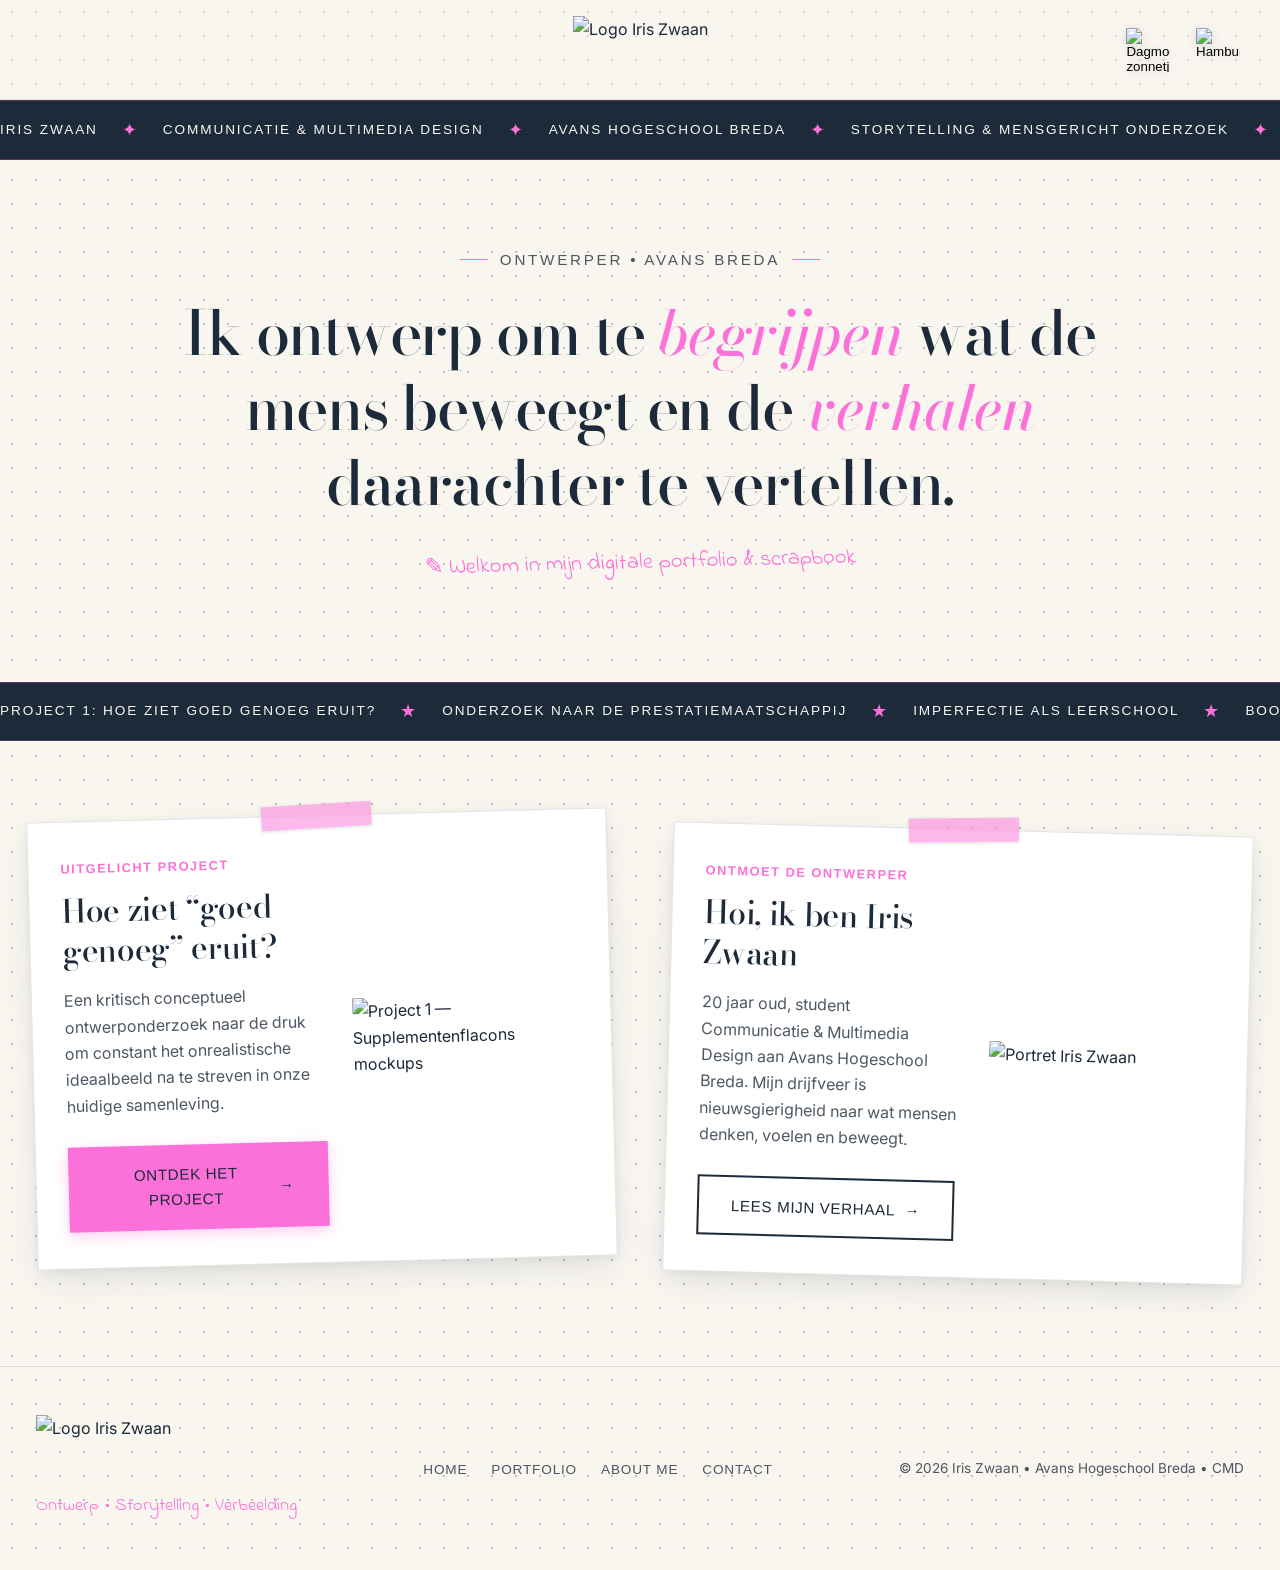
==== index.html @ 59f3d609 "Add files via upload" ====
<!DOCTYPE html>
<html lang="nl">
<head>
  <meta charset="UTF-8">
  <meta name="viewport" content="width=device-width, initial-scale=1.0">
  <title>Iris Zwaan — Portfolio | CMD Student &amp; Ontwerper</title>
  <meta name="description" content="Portfolio van Iris Zwaan, student Communicatie & Multimedia Design aan Avans Hogeschool Breda. Ik ontwerp om te begrijpen wat de mens beweegt en de verhalen daarachter te vertellen.">
  <link rel="stylesheet" href="css/style.css">
  <link rel="icon" type="image/png" href="images/logo.png">
</head>
<body>

  <div class="site-frame">
    <!-- Vaste Header met Logo, Darkmode & Menu -->
    <header class="site-header">
      <a href="index.html" class="site-logo" aria-label="Iris Zwaan Home">
        <img src="images/logo.png" alt="Logo Iris Zwaan" class="logo-img">
      </a>

      <div class="header-controls">
        <!-- Thema knop (Dagmodus / Nachtmodus) -->
        <button id="theme-toggle" class="icon-btn" aria-label="Dagmodus actief — klik voor nachtmodus" data-tooltip="Nachtmodus">
          <img src="images/icons/dagmodus.png" alt="Dagmodus zonnetje">
        </button>

        <!-- Hamburgermenu knop -->
        <button id="menu-toggle" class="icon-btn" aria-label="Open menu" data-tooltip="Menu" aria-expanded="false">
          <img src="images/icons/menu.png" alt="Hamburgermenu">
        </button>
      </div>
    </header>

    <!-- Marquee Banner bovenaan -->
    <div class="marquee-wrapper" aria-hidden="true">
      <div class="marquee-content">
        <span class="marquee-text">
          <span>Iris Zwaan</span>
          <span class="marquee-star">✦</span>
          <span>Communicatie &amp; Multimedia Design</span>
          <span class="marquee-star">✦</span>
          <span>Avans Hogeschool Breda</span>
          <span class="marquee-star">✦</span>
          <span>Storytelling &amp; Mensgericht Onderzoek</span>
          <span class="marquee-star">✦</span>
          <span>Ik ontwerp om te begrijpen wat de mens beweegt</span>
          <span class="marquee-star">✦</span>
        </span>
        <span class="marquee-text">
          <span>Iris Zwaan</span>
          <span class="marquee-star">✦</span>
          <span>Communicatie &amp; Multimedia Design</span>
          <span class="marquee-star">✦</span>
          <span>Avans Hogeschool Breda</span>
          <span class="marquee-star">✦</span>
          <span>Storytelling &amp; Mensgericht Onderzoek</span>
          <span class="marquee-star">✦</span>
          <span>Ik ontwerp om te begrijpen wat de mens beweegt</span>
          <span class="marquee-star">✦</span>
        </span>
      </div>
    </div>

    <!-- Centraal Hero Gedeelte -->
    <main class="home-hero">
      <div class="hero-pretitle">Ontwerper &bull; Avans Breda</div>

      <!-- De centrale zin om mensen aan te trekken -->
      <h1 class="hero-central-statement">
        Ik ontwerp om te <span class="highlight-word">begrijpen</span> wat de mens beweegt en de <span class="highlight-word">verhalen</span> daarachter te vertellen.
      </h1>

      <div class="hero-annotation">
        <span>✎ Welkom in mijn digitale portfolio &amp; scrapbook</span>
      </div>
    </main>

    <!-- Ticker Divider -->
    <div class="marquee-wrapper" aria-hidden="true">
      <div class="marquee-content">
        <span class="marquee-text">
          <span>Project 1: Hoe ziet goed genoeg eruit?</span>
          <span class="marquee-star">★</span>
          <span>Onderzoek naar de prestatiemaatschappij</span>
          <span class="marquee-star">★</span>
          <span>Imperfectie als leerschool</span>
          <span class="marquee-star">★</span>
          <span>Books are the mirrors of the soul</span>
          <span class="marquee-star">★</span>
        </span>
        <span class="marquee-text">
          <span>Project 1: Hoe ziet goed genoeg eruit?</span>
          <span class="marquee-star">★</span>
          <span>Onderzoek naar de prestatiemaatschappij</span>
          <span class="marquee-star">★</span>
          <span>Imperfectie als leerschool</span>
          <span class="marquee-star">★</span>
          <span>Books are the mirrors of the soul</span>
          <span class="marquee-star">★</span>
        </span>
      </div>
    </div>

    <!-- Teaser Sectie naar Portfolio en About -->
    <section class="home-teaser-section">
      <div class="teaser-grid">
        
        <!-- Teaser 1: Project 1 als hangende polaroid kaart -->
        <article class="teaser-card hanging-polaroid-card">
          <div class="washi-tape tape-top" aria-hidden="true"></div>

          <div class="teaser-inner-layout">
            <!-- Linkerkolom: Tekst & Knop -->
            <div class="teaser-text-col">
              <div class="teaser-tag">Uitgelicht Project</div>
              <h2 class="teaser-title">Hoe ziet “goed genoeg” eruit?</h2>
              <p class="teaser-desc">
                Een kritisch conceptueel ontwerponderzoek naar de druk om constant het onrealistische ideaalbeeld na te streven in onze huidige samenleving.
              </p>
              <a href="portfolio.html" class="btn btn-primary">
                <span>Ontdek het project</span>
                <span aria-hidden="true">&rarr;</span>
              </a>
            </div>

            <!-- Rechterkolom: Ongeknipte Foto -->
            <div class="teaser-photo-col">
              <div class="teaser-photo-box">
                <img src="images/myphoto01.png" alt="Project 1 — Supplementenflacons mockups" class="teaser-img zoomable-img" data-caption="Project 1: Hoe ziet goed genoeg eruit? — Flacon Mockups (klik om te sluiten)">
              </div>
            </div>
          </div>
        </article>

        <!-- Teaser 2: About Iris als hangende polaroid kaart -->
        <article class="teaser-card hanging-polaroid-card">
          <div class="washi-tape tape-top" aria-hidden="true"></div>

          <div class="teaser-inner-layout">
            <!-- Linkerkolom: Tekst & Knop -->
            <div class="teaser-text-col">
              <div class="teaser-tag">Ontmoet de Ontwerper</div>
              <h2 class="teaser-title">Hoi, ik ben Iris Zwaan</h2>
              <p class="teaser-desc">
                20 jaar oud, student Communicatie &amp; Multimedia Design aan Avans Hogeschool Breda. Mijn drijfveer is nieuwsgierigheid naar wat mensen denken, voelen en beweegt.
              </p>
              <a href="about.html" class="btn btn-secondary">
                <span>Lees mijn verhaal</span>
                <span aria-hidden="true">&rarr;</span>
              </a>
            </div>

            <!-- Rechterkolom: Ongeknipte Foto -->
            <div class="teaser-photo-col">
              <div class="teaser-photo-box">
                <img src="images/me.png" alt="Portret Iris Zwaan" class="teaser-img zoomable-img" data-caption="Portret van Iris Zwaan — CMD Student Avans Breda (klik om te sluiten)">
              </div>
            </div>
          </div>
        </article>

      </div>
    </section>

    <!-- Lightbox Modal voor alle pagina-afbeeldingen met kruisje rechtsboven -->
    <div id="lightbox-modal" class="lightbox-modal" role="dialog" aria-modal="true" aria-hidden="true" aria-label="Afbeelding vergroten">
      <div class="lightbox-backdrop"></div>
      <div class="lightbox-dialog">
        <button id="lightbox-close" class="lightbox-close-btn" aria-label="Sluit vergroting (Esc)">&times;</button>
        <div class="lightbox-media-wrap">
          <img id="lightbox-img" src="" alt="" class="lightbox-full-img">
        </div>
        <div id="lightbox-caption" class="lightbox-caption"></div>
      </div>
    </div>

    <!-- Footer -->
    <footer class="site-footer">
      <div class="footer-container">
        <div class="footer-brand">
          <img src="images/logo.png" alt="Logo Iris Zwaan" class="footer-logo">
          <span class="footer-tagline">Ontwerp &bull; Storytelling &bull; Verbeelding</span>
        </div>

        <ul class="footer-nav">
          <li><a href="index.html">Home</a></li>
          <li><a href="portfolio.html">Portfolio</a></li>
          <li><a href="about.html">About Me</a></li>
          <li><a href="contact.html">Contact</a></li>
        </ul>

        <div class="footer-copy">
          &copy; 2026 Iris Zwaan &bull; Avans Hogeschool Breda &bull; CMD
        </div>
      </div>
    </footer>
  </div>

  <!-- Hamburger Overlay Navigatie -->
  <div id="nav-overlay" class="nav-overlay" role="dialog" aria-modal="true" aria-label="Navigatiemenu">
    <div class="nav-overlay-header">
      <div class="site-logo">
        <img src="images/logo.png" alt="Logo Iris Zwaan" class="logo-img">
      </div>
      <button id="menu-close" class="close-btn" aria-label="Sluit menu">&times;</button>
    </div>

    <div class="nav-overlay-content">
      <ul class="overlay-menu-list">
        <li class="overlay-menu-item">
          <a href="index.html" class="overlay-menu-link">
            <span class="link-num">01</span>
            <span>Home</span>
          </a>
        </li>
        <li class="overlay-menu-item">
          <a href="portfolio.html" class="overlay-menu-link">
            <span class="link-num">02</span>
            <span>Portfolio</span>
          </a>
        </li>
        <li class="overlay-menu-item">
          <a href="about.html" class="overlay-menu-link">
            <span class="link-num">03</span>
            <span>About Me</span>
          </a>
        </li>
        <li class="overlay-menu-item">
          <a href="contact.html" class="overlay-menu-link">
            <span class="link-num">04</span>
            <span>Contact</span>
          </a>
        </li>
      </ul>
    </div>

    <div class="nav-overlay-footer">
      <div>CMD Student &bull; Avans Hogeschool Breda</div>
      <div class="nav-socials">
        <a href="mailto:irislouisezwaan@gmail.com">irislouisezwaan@gmail.com</a>
        <span>&bull;</span>
        <span>Instagram (Coming Soon)</span>
      </div>
    </div>
  </div>

  <script src="js/main.js"></script>
</body>
</html>
---- css/style.css ----
/* ==========================================================================
   PORTFOLIO IRIS ZWAAN — STYLEGUIDE STYLESHEET
   Styleguide specifications:
   - Hoofdkleur:      #f9f6f0
   - Secundaire kleur: #1c2a39
   - Accentkleur:     #fc71d9
   - Titels:          Helvetica Neue Medium
   - Subtitels:       Bodoni 72 Oldstyle
   - Subtext:         Acumin Variable Concept / Inter
   - Procestekst:     Indie Flower
   ========================================================================== */

@import url('https://fonts.googleapis.com/css2?family=Bodoni+Moda:ital,opsz,wght@0,6..96,400..700;1,6..96,400..700&family=Indie+Flower&family=Inter:wght@300;400;500;600;700&display=swap');

:root {
  /* Kleurenpalet Styleguide (Lichte modus) */
  --color-primary: #f9f6f0;       /* Hoofdkleur */
  --color-secondary: #1c2a39;     /* Secundaire kleur */
  --color-accent: #fc71d9;        /* Accentkleur */
  --color-accent-hover: #fa4ecf;
  --color-accent-soft: rgba(252, 113, 217, 0.18);
  --color-accent-glow: rgba(252, 113, 217, 0.35);

  --color-bg: var(--color-primary);
  --color-text: var(--color-secondary);
  --color-text-muted: rgba(28, 42, 57, 0.78);
  --color-dot: rgba(28, 42, 57, 0.15);     /* Donkerblauwe stippen op beige bullet journal papier */
  --color-card-bg: transparent;             /* Geen extra witte vakken, alles op 1 laag op het papier */
  --color-card-border: rgba(28, 42, 57, 0.12);
  --color-tape: rgba(252, 113, 217, 0.55);
  --color-badge-bg: #1c2a39;
  --color-badge-text: #f9f6f0;
  --color-input-bg: transparent;

  /* Typografie */
  --font-title: 'Helvetica Neue', -apple-system, BlinkMacSystemFont, 'Segoe UI', Roboto, sans-serif;
  --font-subtitle: 'Bodoni 72 Oldstyle', 'Bodoni Moda', 'Bodoni MT', Didot, 'Playfair Display', serif;
  --font-body: 'Acumin Variable Concept', 'Inter', -apple-system, BlinkMacSystemFont, 'Segoe UI', sans-serif;
  --font-process: 'Indie Flower', cursive;

  /* Lay-out */
  --container-max: 1420px;       /* Halveert de witruimte aan de zijkanten voor grotere, beter leesbare vlakken */
  --header-height: 86px;
  --radius-sm: 0px;              /* Geen ronde vormen, scherpe hoeken conform scrapbook esthetiek */
  --radius-md: 0px;
  --radius-lg: 0px;
  --radius-full: 0px;            /* Nergens afgeronde hoeken op knoppen of badges */
  --shadow-subtle: none;
  --shadow-polaroid: none;
  --shadow-hover: 0 6px 20px rgba(252, 113, 217, 0.25);
  --transition-theme: background-color 0.4s ease, color 0.4s ease, border-color 0.4s ease;
}

/* WERELDWIJDE STRICTE SCHERPE HOEKEN VOOR ALLE KNOPPEN EN INTERACTIEVE ELEMENTEN */
button,
input[type="submit"],
input[type="button"],
.btn,
.btn-primary,
.btn-secondary,
.btn-outline,
.icon-btn,
.icon-btn img,
.theme-toggle,
.menu-toggle,
.close-btn,
.lightbox-close-btn,
.notebook-close-button,
.notebook-nav-btn,
.notebook-dot,
.skill-pill,
.badge-subtitel,
.process-phase-badge,
.project-counter-badge,
.project-nav-btn,
.book-nav-arrow-img,
.nav-arrow-img,
.form-input,
.form-textarea {
  border-radius: 0 !important;
}

/* ==========================================================================
   DARK MODE (Nachtmodus: Hoofdkleur wisselt met Secundaire kleur)
   ========================================================================== */
[data-theme="dark"] {
  --color-primary: #1c2a39;       /* Achtergrond wordt secundaire kleur */
  --color-secondary: #f9f6f0;     /* Tekst en lijnen worden hoofdkleur */

  --color-bg: #1c2a39;
  --color-text: #f9f6f0;
  --color-text-muted: rgba(249, 246, 240, 0.78);
  --color-dot: rgba(249, 246, 240, 0.15);     /* Beige stippen op donkerblauwe achtergrond */
  --color-card-bg: transparent;
  --color-card-border: rgba(249, 246, 240, 0.2);
  --color-tape: rgba(252, 113, 217, 0.65);
  --color-badge-bg: #f9f6f0;
  --color-badge-text: #1c2a39;
  --color-input-bg: transparent;
}

/* Base reset */
*, *::before, *::after {
  box-sizing: border-box;
  margin: 0;
  padding: 0;
}

html {
  scroll-behavior: smooth;
  font-size: 16px;
}

body {
  font-family: var(--font-body);
  background-color: var(--color-bg);
  background-image: radial-gradient(var(--color-dot) 1.2px, transparent 1.2px);
  background-size: 24px 24px;
  color: var(--color-text);
  line-height: 1.65;
  transition: var(--transition-theme);
  min-height: 100vh;
  display: flex;
  flex-direction: column;
  overflow-x: hidden;
  -webkit-font-smoothing: antialiased;
}

/* Site Container — Geen buitenranden meer voor een strakke, enkele pagina-opzet */
.site-frame {
  margin: 0;
  border: none;
  border-radius: 0;
  display: flex;
  flex-direction: column;
  min-height: 100vh;
  position: relative;
  background-color: transparent;
  background-image: radial-gradient(var(--color-dot) 1.2px, transparent 1.2px);
  background-size: 24px 24px;
  transition: var(--transition-theme);
  box-shadow: none;
  overflow: visible; /* Zorgt dat position: sticky op de header altijd werkt */
}

@media (max-width: 768px) {
  .site-frame {
    margin: 0;
    border: none;
    border-radius: 0;
    min-height: 100vh;
  }
}

/* Typografie hiërarchie */
h1, h2, h3, h4, h5, h6 {
  font-family: var(--font-title);
  font-weight: 500;
  color: var(--color-text);
  letter-spacing: -0.01em;
}

.font-serif {
  font-family: var(--font-subtitle);
}

.font-process {
  font-family: var(--font-process);
}

a {
  color: inherit;
  text-decoration: none;
  transition: color 0.25s ease, border-color 0.25s ease, background-color 0.25s ease;
}

img {
  max-width: 100%;
  height: auto;
  display: block;
  image-orientation: none;
  border-radius: 0 !important; /* Scherpe hoeken voor alle afbeeldingen */
}

/* ==========================================================================
   HEADER & NAVIGATIE (Blijft altijd in beeld / mee-scrollen)
   ========================================================================== */
.site-header {
  position: sticky;
  top: 0;
  z-index: 1000; /* Blijft ten alle tijden bovenop tijdens het scrollen */
  min-height: var(--header-height);
  padding: 0.85rem 2.25rem;
  display: flex;
  align-items: center;
  justify-content: center; /* Logo perfect in het midden */
  background-color: var(--color-bg);
  background-image: radial-gradient(var(--color-dot) 1.2px, transparent 1.2px);
  background-size: 24px 24px;
  backdrop-filter: blur(16px);
  -webkit-backdrop-filter: blur(16px);
  border-bottom: 1px solid var(--color-card-border);
  box-shadow: none;
  transition: var(--transition-theme);
}

[data-theme="dark"] .site-header {
  background-color: var(--color-bg);
  box-shadow: none;
}

@media (max-width: 768px) {
  .site-header {
    min-height: 74px;
    padding: 0.55rem 1rem;
  }
}

/* Logo: Centraal in het midden bovenaan met meer ademruimte boven/onder */
.site-logo {
  display: flex;
  align-items: center;
  justify-content: center;
  gap: 0.75rem;
  text-decoration: none;
  transition: transform 0.25s ease;
  padding: 2px 0;
  margin: 0 auto;
}

.site-logo:hover {
  transform: scale(1.04);
}

.logo-img {
  height: 68px; /* Tikje kleiner gemaakt voor een strakke, gebalanceerde tussenruimte */
  width: auto;
  max-width: 220px;
  object-fit: contain;
  transition: filter 0.4s ease, height 0.3s ease;
}

@media (max-width: 768px) {
  .logo-img {
    height: 52px;
    max-width: calc(100vw - 130px);
  }
}

@media (max-width: 480px) {
  .logo-img {
    height: 44px;
    max-width: calc(100vw - 110px);
  }
}

/* Invert dark logo lines in dark mode so it matches #f9f6f0 */
[data-theme="dark"] .logo-img {
  filter: brightness(0) invert(97%) sepia(8%) saturate(150%) hue-rotate(345deg);
}

.header-controls {
  position: absolute;
  right: 2.25rem;
  top: 50%;
  transform: translateY(-50%);
  display: flex;
  align-items: center;
  gap: 1.1rem;
}

@media (max-width: 768px) {
  .header-controls {
    right: 1rem;
    gap: 0.65rem;
  }
}

@media (max-width: 480px) {
  .header-controls {
    right: 0.65rem;
    gap: 0.45rem;
  }
}

/* Knoppen voor navigatie en nachtmodus: Geen vierkante vakjes/randen, alleen de iconen met hover */
.icon-btn {
  background: transparent !important;
  border: none !important;
  border-radius: 0 !important;
  box-shadow: none !important;
  cursor: pointer;
  padding: 4px;
  width: 52px;
  height: 52px;
  display: flex;
  align-items: center;
  justify-content: center;
  transition: transform 0.25s ease;
  position: relative;
  flex-shrink: 0;
}

@media (max-width: 768px) {
  .icon-btn {
    width: 44px;
    height: 44px;
    padding: 3px;
  }
}

.icon-btn img {
  width: 100%;
  height: 100%;
  object-fit: contain;
  border-radius: 0 !important;
  transition: transform 0.25s ease, filter 0.25s ease;
  filter: drop-shadow(0 2px 5px rgba(28, 42, 57, 0.15));
}

.icon-btn:hover {
  background: transparent !important;
  border: none !important;
  box-shadow: none !important;
  transform: scale(1.15);
}

.icon-btn:hover img {
  transform: rotate(8deg);
  filter: drop-shadow(0 0 12px var(--color-accent));
}

.icon-btn:active {
  transform: scale(0.95);
}

[data-theme="dark"] .icon-btn {
  background: transparent !important;
  border: none !important;
  box-shadow: none !important;
}

[data-theme="dark"] .icon-btn:hover {
  background: transparent !important;
  border: none !important;
  box-shadow: none !important;
}

/* Tooltip */
.icon-btn[data-tooltip]::after {
  content: attr(data-tooltip);
  position: absolute;
  bottom: -32px;
  right: 0;
  font-size: 0.75rem;
  font-family: var(--font-body);
  background-color: var(--color-secondary);
  color: var(--color-primary);
  padding: 3px 8px;
  border-radius: var(--radius-sm);
  white-space: nowrap;
  opacity: 0;
  pointer-events: none;
  transform: translateY(-4px);
  transition: all 0.2s ease;
}

@media (min-width: 769px) {
  .icon-btn:hover::after {
    opacity: 1;
    transform: translateY(0);
  }
}

/* ==========================================================================
   HAMBURGER OVERLAY MENU
   ========================================================================== */
.nav-overlay {
  position: fixed;
  inset: 0;
  z-index: 1000;
  background-color: var(--color-bg);
  background-image: radial-gradient(var(--color-dot) 1.2px, transparent 1.2px);
  background-size: 24px 24px;
  opacity: 0;
  visibility: hidden;
  transition: opacity 0.35s ease, visibility 0.35s ease;
  display: flex;
  flex-direction: column;
  padding: 2rem 3rem;
  overflow-y: auto;
}

@media (max-width: 768px) {
  .nav-overlay {
    padding: 1.5rem 1.25rem;
  }
}

.nav-overlay.active {
  opacity: 1;
  visibility: visible;
}

.nav-overlay-header {
  display: flex;
  align-items: center;
  justify-content: space-between;
  width: 100%;
  max-width: var(--container-max);
  margin: 0 auto;
  padding-bottom: 1.5rem;
  border-bottom: 1px solid var(--color-card-border);
}

.close-btn {
  background: transparent;
  border: 2px solid var(--color-card-border);
  color: var(--color-text);
  width: 52px;
  height: 52px;
  border-radius: 50%;
  font-size: 2.2rem;
  line-height: 1;
  cursor: pointer;
  display: flex;
  align-items: center;
  justify-content: center;
  transition: all 0.25s ease;
}

.close-btn:hover {
  background-color: var(--color-accent);
  border-color: var(--color-accent);
  color: #1c2a39;
  transform: rotate(90deg);
}

.nav-overlay-content {
  flex: 1;
  display: flex;
  flex-direction: column;
  justify-content: center;
  max-width: var(--container-max);
  width: 100%;
  margin: 0 auto;
  padding: 2.5rem 0;
}

.overlay-menu-list {
  list-style: none;
  display: flex;
  flex-direction: column;
  gap: 1.25rem;
}

.overlay-menu-item {
  position: relative;
  overflow: hidden;
}

.overlay-menu-link {
  display: inline-flex;
  align-items: baseline;
  gap: 1.5rem;
  font-family: var(--font-subtitle);
  font-size: clamp(2.3rem, 6.5vw, 4.5rem);
  font-weight: 500;
  letter-spacing: -0.02em;
  color: var(--color-text);
  transition: all 0.3s ease;
}

@media (max-width: 768px) {
  .overlay-menu-link {
    gap: 1rem;
    font-size: clamp(2rem, 8.5vw, 3.2rem);
  }
}

.overlay-menu-link .link-num {
  font-family: var(--font-title);
  font-size: clamp(1rem, 2vw, 1.5rem);
  font-weight: 400;
  color: var(--color-text-muted);
  transition: color 0.3s ease;
}

.overlay-menu-link:hover,
.overlay-menu-link.current {
  color: var(--color-accent);
  transform: translateX(16px);
}

.overlay-menu-link:hover .link-num,
.overlay-menu-link.current .link-num {
  color: var(--color-accent);
}

.nav-overlay-footer {
  width: 100%;
  max-width: var(--container-max);
  margin: 0 auto;
  display: flex;
  justify-content: space-between;
  align-items: center;
  flex-wrap: wrap;
  gap: 1.25rem;
  padding-top: 1.5rem;
  border-top: 1px solid var(--color-card-border);
  font-size: 0.95rem;
  color: var(--color-text-muted);
}

@media (max-width: 768px) {
  .nav-overlay-footer {
    flex-direction: column;
    align-items: flex-start;
    gap: 0.75rem;
  }
}

.nav-socials {
  display: flex;
  gap: 1.25rem;
  flex-wrap: wrap;
}

.nav-socials a:hover {
  color: var(--color-accent);
}

/* ==========================================================================
   MARQUEE / TICKER BANNER (Aangepast voor 100% leesbaarheid in darkmode)
   ========================================================================== */
.marquee-wrapper {
  overflow: hidden;
  background-color: #1c2a39;
  color: #f9f6f0;
  padding: 0.85rem 0;
  white-space: nowrap;
  position: relative;
  user-select: none;
  transition: var(--transition-theme);
  border-top: 1px solid rgba(252, 113, 217, 0.25);
  border-bottom: 1px solid rgba(252, 113, 217, 0.25);
}

/* Dark mode: donkere contrastrijke strook met heldere witte/crème tekst en roze accenten */
[data-theme="dark"] .marquee-wrapper {
  background-color: #101a24;
  color: #f9f6f0;
  border-top: 1px solid rgba(252, 113, 217, 0.4);
  border-bottom: 1px solid rgba(252, 113, 217, 0.4);
}

.marquee-content {
  display: inline-flex;
  gap: 2rem;
  animation: marquee 30s linear infinite;
}

.marquee-text {
  font-family: var(--font-title);
  font-size: 0.85rem;
  font-weight: 500;
  letter-spacing: 0.14em;
  text-transform: uppercase;
  display: inline-flex;
  align-items: center;
  gap: 1.5rem;
  color: #f9f6f0;
}

.marquee-star {
  color: var(--color-accent);
  font-size: 1.15rem;
}

@keyframes marquee {
  0% { transform: translateX(0); }
  100% { transform: translateX(-50%); }
}

/* ==========================================================================
   KNOPPEN & INTERACTIE (Accentkleur #fc71d9)
   ========================================================================== */
.btn {
  display: inline-flex;
  align-items: center;
  justify-content: center;
  gap: 0.6rem;
  padding: 0.95rem 2rem;
  border-radius: var(--radius-full);
  font-family: var(--font-title);
  font-size: 0.95rem;
  font-weight: 500;
  letter-spacing: 0.04em;
  text-transform: uppercase;
  cursor: pointer;
  transition: all 0.3s ease;
  border: 2px solid transparent;
  text-align: center;
  touch-action: manipulation;
}

/* Primaire knop: accentkleur */
.btn-primary {
  background-color: var(--color-accent);
  color: #1c2a39;
  box-shadow: 0 4px 14px var(--color-accent-glow);
}

.btn-primary:hover {
  background-color: var(--color-accent-hover);
  color: #1c2a39;
  transform: translateY(-2px);
  box-shadow: var(--shadow-hover);
}

.btn-primary:active {
  transform: translateY(0);
}

/* Secundaire knop: omlijnd met accent hover */
.btn-secondary {
  background-color: transparent;
  color: var(--color-text);
  border-color: var(--color-secondary);
}

.btn-secondary:hover {
  border-color: var(--color-accent);
  background-color: var(--color-accent);
  color: #1c2a39;
  transform: translateY(-2px);
  box-shadow: 0 4px 14px var(--color-accent-glow);
}

/* Accent link knop */
.btn-accent {
  background-color: var(--color-accent);
  color: #1c2a39;
}

.btn-accent:hover {
  background-color: var(--color-accent-hover);
  color: #1c2a39;
  transform: translateY(-2px);
  box-shadow: var(--shadow-hover);
}

/* Outline knop */
.btn-outline {
  background-color: transparent;
  color: var(--color-text);
  border-color: var(--color-card-border);
}

.btn-outline:hover {
  border-color: var(--color-accent);
  color: var(--color-accent);
  background-color: var(--color-accent-soft);
}

/* ==========================================================================
   SCRAPBOOK & STYLEGUIDE ELEMENTEN
   ========================================================================== */

/* Subtitel badge conform styleguide wireframe */
.badge-subtitel {
  display: inline-block;
  background-color: var(--color-badge-bg);
  color: var(--color-badge-text);
  font-family: var(--font-subtitle);
  font-size: 1.15rem;
  font-weight: 600;
  letter-spacing: 0.08em;
  text-transform: uppercase;
  padding: 0.4rem 1.15rem;
  border-radius: 4px;
  box-shadow: 0 3px 10px rgba(0, 0, 0, 0.12);
  transition: var(--transition-theme);
}

/* Washi Tape strips (veilig voor mobiele overflow) */
.washi-tape {
  position: absolute;
  width: 90px;
  height: 24px;
  background-color: var(--color-tape);
  box-shadow: 0 1px 3px rgba(0, 0, 0, 0.15);
  z-index: 10;
  pointer-events: none;
  opacity: 0.9;
  backdrop-filter: blur(1px);
}

.washi-tape.tape-tl {
  top: -8px;
  left: 10px;
  transform: rotate(-10deg);
}

.washi-tape.tape-tr {
  top: -8px;
  right: 10px;
  transform: rotate(10deg);
}

.washi-tape.tape-br {
  bottom: -8px;
  right: 10px;
  transform: rotate(-8deg);
}

.washi-tape.tape-bl {
  bottom: -8px;
  left: 10px;
  transform: rotate(8deg);
}

.washi-tape.tape-top {
  top: -12px;
  left: 50%;
  transform: translateX(-50%) rotate(-2deg);
  width: 110px;
}

/* Polaroid Card — Witte polaroid foto-kaders */
.polaroid-card {
  background-color: #ffffff;
  border: 1px solid rgba(28, 42, 57, 0.12);
  padding: 1.25rem 1.25rem 2rem 1.25rem;
  box-shadow: 0 10px 30px -5px rgba(28, 42, 57, 0.12), 0 2px 6px rgba(28, 42, 57, 0.06);
  position: relative;
  transition: transform 0.35s ease, box-shadow 0.35s ease, var(--transition-theme);
}

.polaroid-card:hover {
  transform: translateY(-4px);
  box-shadow: 0 16px 36px rgba(28, 42, 57, 0.15);
}

[data-theme="dark"] .polaroid-card {
  background-color: #243547;
  border-color: rgba(249, 246, 240, 0.2);
  box-shadow: 0 10px 30px -5px rgba(0, 0, 0, 0.4);
}

.polaroid-img {
  width: 100%;
  display: block;
  border-radius: 2px;
}

.polaroid-caption {
  font-family: var(--font-process);
  font-size: 1.15rem;
  color: var(--color-text);
  margin-top: 0.9rem;
  text-align: center;
}

/* Handgeschreven notitie / annotatie */
.handwritten-note {
  font-family: var(--font-process);
  font-size: 1.25rem;
  color: var(--color-accent);
  line-height: 1.3;
  display: inline-flex;
  align-items: center;
  gap: 0.4rem;
}

[data-theme="dark"] .handwritten-note {
  color: var(--color-accent);
}

/* Open Book icoon SVG */
.book-icon-svg {
  width: 38px;
  height: 24px;
  fill: none;
  stroke: var(--color-accent);
  stroke-width: 2;
  stroke-linecap: round;
  stroke-linejoin: round;
  display: inline-block;
}

/* ==========================================================================
   HOMEPAGE (Centrale zin in het midden)
   ========================================================================== */
.home-hero {
  min-height: 58vh;
  display: flex;
  flex-direction: column;
  align-items: center;
  justify-content: center;
  text-align: center;
  padding: 4.25rem 1.5rem 3rem 1.5rem;
  position: relative;
  max-width: 1050px;
  margin: 0 auto;
}

@media (max-width: 768px) {
  .home-hero {
    min-height: 50vh;
    padding: 3rem 1.25rem 2rem 1.25rem;
  }
}

.hero-pretitle {
  font-family: var(--font-title);
  font-size: 0.95rem;
  font-weight: 500;
  letter-spacing: 0.18em;
  text-transform: uppercase;
  color: var(--color-text-muted);
  margin-bottom: 1.5rem;
  display: flex;
  align-items: center;
  gap: 0.75rem;
}

.hero-pretitle::before,
.hero-pretitle::after {
  content: '';
  width: 28px;
  height: 1px;
  background-color: var(--color-accent);
}

/* De centrale zin van Iris Zwaan */
.hero-central-statement {
  font-family: var(--font-subtitle);
  font-size: clamp(2rem, 4.8vw, 4.1rem);
  line-height: 1.22;
  font-weight: 500;
  color: var(--color-text);
  margin-bottom: 1.5rem;
  max-width: 960px;
  letter-spacing: -0.02em;
}

.hero-central-statement .highlight-word {
  color: var(--color-accent);
  font-style: italic;
}

.hero-annotation {
  font-family: var(--font-process);
  font-size: 1.4rem;
  color: var(--color-accent);
  margin-bottom: 2rem;
  transform: rotate(-1.5deg);
}

@media (max-width: 768px) {
  .hero-annotation {
    font-size: 1.2rem;
    margin-bottom: 1.5rem;
  }
}

.hero-actions {
  display: flex;
  gap: 1.25rem;
  flex-wrap: wrap;
  justify-content: center;
  margin-bottom: 2rem;
}

@media (max-width: 768px) {
  .hero-actions {
    flex-direction: column;
    width: 100%;
    max-width: 320px;
    gap: 0.85rem;
  }

  .hero-actions .btn {
    width: 100%;
  }
}

/* Homepage teasers */
.home-teaser-section {
  max-width: var(--container-max);
  margin: 2rem auto 4.5rem auto;
  padding: 2rem 2rem 1rem 2rem;
  width: 100%;
  position: relative;
}

@media (max-width: 768px) {
  .home-teaser-section {
    padding: 1.5rem 1rem 1rem 1rem;
    margin: 1.25rem auto 3rem auto;
  }
}

.teaser-grid {
  display: grid;
  grid-template-columns: 1fr 1fr;
  gap: 3.5rem;
  align-items: start;
  position: relative;
  z-index: 10;
}

@media (max-width: 960px) {
  .teaser-grid {
    grid-template-columns: 1fr;
    gap: 3.5rem;
  }
}

.teaser-card {
  background-color: #ffffff;
  border: 1px solid rgba(28, 42, 57, 0.12);
  border-radius: var(--radius-md);
  padding: 2.25rem 2rem;
  position: relative;
  box-shadow: 0 12px 32px -4px rgba(28, 42, 57, 0.12), 0 2px 6px rgba(28, 42, 57, 0.05);
  transition: transform 0.35s ease, box-shadow 0.35s ease, var(--transition-theme);
  display: flex;
  flex-direction: column;
}

/* Speelse slinger-rotatie voor de hangende polaroids */
.teaser-grid article:nth-child(1) {
  transform: rotate(-1.5deg);
  margin-top: 10px;
}

.teaser-grid article:nth-child(2) {
  transform: rotate(1.5deg);
  margin-top: 24px;
}

.teaser-grid article:nth-child(1):hover,
.teaser-grid article:nth-child(2):hover {
  transform: translateY(-6px) rotate(0deg);
  box-shadow: 0 18px 42px -4px rgba(252, 113, 217, 0.28);
}

@media (max-width: 960px) {
  .teaser-grid article:nth-child(1),
  .teaser-grid article:nth-child(2) {
    transform: none;
    margin-top: 0;
  }
}

[data-theme="dark"] .teaser-card {
  background-color: #243547;
  border-color: rgba(249, 246, 240, 0.2);
  box-shadow: 0 12px 32px -4px rgba(0, 0, 0, 0.45);
}

.teaser-inner-layout {
  display: grid;
  grid-template-columns: 1.15fr 1fr;
  gap: 1.75rem;
  align-items: center;
}

@media (max-width: 720px) {
  .teaser-inner-layout {
    grid-template-columns: 1fr;
    gap: 1.5rem;
  }
}

.teaser-text-col {
  display: flex;
  flex-direction: column;
  height: 100%;
}

.teaser-text-col .btn {
  margin-top: auto;
  align-self: flex-start;
}

.teaser-photo-col {
  width: 100%;
}

.teaser-tag {
  font-family: var(--font-title);
  font-size: 0.8rem;
  font-weight: 600;
  letter-spacing: 0.12em;
  text-transform: uppercase;
  color: var(--color-accent);
  margin-bottom: 0.75rem;
}

.teaser-title {
  font-family: var(--font-subtitle);
  font-size: 2rem;
  line-height: 1.25;
  margin-bottom: 1rem;
}

.teaser-desc {
  color: var(--color-text-muted);
  font-size: 1rem;
  margin-bottom: 1.75rem;
  flex-grow: 1;
}

/* ==========================================================================
   PORTFOLIO PAGINA (Project 1 & Grid)
   ========================================================================== */
.portfolio-page-header {
  text-align: center;
  padding: 4rem 1.5rem 2.5rem 1.5rem;
  max-width: 800px;
  margin: 0 auto;
}

@media (max-width: 768px) {
  .portfolio-page-header {
    padding: 2.5rem 1rem 1.5rem 1rem;
  }
}

.section-title {
  font-family: var(--font-title);
  font-size: clamp(2.2rem, 5vw, 3.5rem);
  text-transform: uppercase;
  letter-spacing: 0.04em;
  margin-bottom: 0.75rem;
}

.section-subtitle {
  font-family: var(--font-subtitle);
  font-size: 1.35rem;
  font-style: italic;
  color: var(--color-text-muted);
}

/* Book spread container conform styleguide */
.book-spread-container {
  max-width: var(--container-max);
  margin: 0 auto 5rem auto;
  padding: 0 1.5rem;
}

@media (max-width: 768px) {
  .book-spread-container {
    padding: 0 0.75rem;
    margin-bottom: 3rem;
  }
}

/* ==========================================================================
   PROJECT NAVIGATIE BALK (Vorige & Volgende knoppen)
   ========================================================================== */
.project-nav-bar {
  display: flex;
  align-items: center;
  justify-content: space-between;
  gap: 1.5rem;
  background-color: transparent;
  border: none;
  padding: 0.85rem 0;
  margin-bottom: 2rem;
  box-shadow: none;
  transition: var(--transition-theme);
}

.project-nav-bar-bottom {
  margin-top: 2.5rem;
  margin-bottom: 3.5rem;
}

.project-nav-btn {
  display: inline-flex;
  align-items: center;
  gap: 0.85rem;
  background: none;
  border: none;
  cursor: pointer;
  padding: 0.4rem 0.6rem;
  border-radius: var(--radius-full);
  transition: transform 0.25s ease, opacity 0.25s ease;
  color: var(--color-text);
  font-family: var(--font-title);
  font-size: 0.92rem;
  font-weight: 600;
  letter-spacing: 0.04em;
  text-transform: uppercase;
}

.project-nav-btn:hover {
  transform: scale(1.06);
}

.project-nav-btn:active {
  transform: scale(0.96);
}

.nav-arrow-img {
  width: 52px;
  height: 52px;
  object-fit: contain;
  border-radius: 50%;
  display: block;
  transition: transform 0.25s ease, filter 0.25s ease;
  filter: drop-shadow(0 2px 6px rgba(0, 0, 0, 0.08));
}

.project-nav-btn:hover .nav-arrow-img {
  filter: drop-shadow(0 4px 10px rgba(252, 113, 217, 0.45));
}

[data-theme="dark"] .nav-arrow-img {
  filter: drop-shadow(0 2px 8px rgba(0, 0, 0, 0.4)) brightness(0.95);
}

.project-nav-meta {
  text-align: center;
  display: flex;
  flex-direction: column;
  align-items: center;
  gap: 0.25rem;
}

.project-counter-badge {
  font-family: var(--font-title);
  font-size: 0.82rem;
  letter-spacing: 0.08em;
  text-transform: uppercase;
  color: var(--color-accent);
  font-weight: 600;
}

.project-active-title {
  font-family: var(--font-subtitle);
  font-size: 1.15rem;
  color: var(--color-text);
}

@media (max-width: 680px) {
  .project-nav-bar {
    padding: 0.75rem 0;
    gap: 0.75rem;
  }

  .nav-btn-text {
    display: none;
  }

  .nav-arrow-img {
    width: 44px;
    height: 44px;
  }

  .project-active-title {
    font-size: 0.95rem;
  }
}

.book-spread-card {
  background-color: transparent;
  border: none;
  border-radius: 0;
  padding: 0;
  box-shadow: none;
  position: relative;
  transition: var(--transition-theme);
}

@media (max-width: 768px) {
  .book-spread-card {
    padding: 0;
    border-radius: 0;
  }
}

.project-header-meta {
  display: flex;
  align-items: center;
  justify-content: space-between;
  border-bottom: 1px solid var(--color-card-border);
  padding-bottom: 1.5rem;
  margin-bottom: 2.5rem;
  flex-wrap: wrap;
  gap: 1rem;
}

.project-num-badge {
  font-family: var(--font-title);
  font-size: 1.1rem;
  font-weight: 700;
  letter-spacing: 0.08em;
  text-transform: uppercase;
}

.project-showcase-grid {
  display: grid;
  grid-template-columns: 1fr 1.15fr;
  gap: 3.5rem;
  align-items: start;
  margin-bottom: 3.5rem;
}

@media (max-width: 900px) {
  .project-showcase-grid {
    grid-template-columns: 1fr;
    gap: 2.5rem;
  }
}

/* Project Content Box & Bodoni Titel */
.project-title,
.project-content-box h1 {
  font-family: var(--font-subtitle); /* Bodoni 72 Oldstyle / Bodoni Moda */
  font-size: clamp(2rem, 3.8vw, 2.75rem);
  line-height: 1.25;
  margin-bottom: 1.25rem;
  color: var(--color-text);
  font-weight: 500;
}

/* ==========================================================================
   PROJECT SHOWCASE (Puur het beeld zelf, geen witte rand, geen punaise)
   ========================================================================== */
.project-image-box {
  position: relative;
  display: flex;
  flex-direction: column;
  align-items: center;
}

.project-main-photo {
  width: 100%;
  height: auto;
  max-height: 640px;
  object-fit: contain; /* Nooit afknippen conform verzoek */
  border-radius: 0 !important; /* Scherpe hoeken */
  padding: 0;
  border: none;
  box-shadow: none;
  cursor: zoom-in;
  transition: transform 0.3s ease;
  background-color: transparent;
}

.project-main-photo:hover {
  transform: scale(1.015);
  box-shadow: none;
}

[data-theme="dark"] .project-main-photo {
  background-color: transparent;
  border: none;
  box-shadow: none;
}

.click-to-zoom-badge {
  margin-top: 0.65rem;
  font-family: var(--font-process);
  font-size: 1.05rem;
  color: var(--color-accent);
  text-align: center;
}

/* ==========================================================================
   INTERACTIEVE BOEK COVER (Polaroid kader met speelse rotatie)
   ========================================================================== */
.book-cover-trigger-card {
  margin-top: 2rem;
  padding: 1.75rem 2rem;
  background-color: #ffffff !important;
  border: 1px solid rgba(28, 42, 57, 0.12);
  border-radius: var(--radius-md);
  position: relative;
  display: grid;
  grid-template-columns: 140px 1fr;
  gap: 1.75rem;
  align-items: center;
  box-shadow: 0 10px 30px -5px rgba(28, 42, 57, 0.12), 0 2px 6px rgba(28, 42, 57, 0.06);
  cursor: pointer;
  transform: rotate(-1.5deg);
  transition: transform 0.35s ease, box-shadow 0.35s ease, var(--transition-theme);
}

.book-cover-trigger-card:hover {
  transform: rotate(0deg) translateY(-4px);
  box-shadow: 0 16px 36px rgba(252, 113, 217, 0.28);
}

[data-theme="dark"] .book-cover-trigger-card {
  background-color: #243547 !important;
  border-color: rgba(249, 246, 240, 0.2);
  box-shadow: 0 10px 30px -5px rgba(0, 0, 0, 0.4);
}

.book-cover-preview {
  position: relative;
  width: 140px;
}

.book-cover-thumb {
  width: 100%;
  height: auto;
  aspect-ratio: 1200 / 1700;
  object-fit: cover;
  border-radius: 0 !important;
  box-shadow: 4px 6px 16px rgba(0, 0, 0, 0.35);
  transition: transform 0.35s ease;
  content: url('../images/coveropenklikken.png');
}

[data-theme="dark"] .book-cover-thumb {
  content: url('../images/coveropenklikken-dark.png');
  filter: none;
}

.book-cover-trigger-card:hover .book-cover-thumb {
  transform: rotate(-2deg) scale(1.04);
}

.book-cover-hint {
  position: absolute;
  bottom: -8px;
  left: 50%;
  transform: translateX(-50%);
  background-color: var(--color-badge-bg);
  color: var(--color-badge-text);
  font-family: var(--font-title);
  font-size: 0.7rem;
  font-weight: 600;
  text-transform: uppercase;
  letter-spacing: 0.06em;
  padding: 3px 8px;
  white-space: nowrap;
  box-shadow: 0 2px 8px rgba(0,0,0,0.2);
}

.book-cover-info {
  display: flex;
  flex-direction: column;
}

.book-cover-title {
  font-family: var(--font-subtitle);
  font-size: 1.45rem;
  line-height: 1.25;
  margin: 0.35rem 0 0.65rem 0;
  color: var(--color-text);
}

.book-cover-desc {
  font-size: 0.95rem;
  line-height: 1.6;
  color: var(--color-text-muted);
  margin-bottom: 1.25rem;
}

.open-book-btn {
  align-self: flex-start;
  pointer-events: none; /* Klik activeert hele kaart */
}

@media (max-width: 680px) {
  .book-cover-trigger-card {
    grid-template-columns: 1fr;
    text-align: center;
    gap: 1.25rem;
  }
  .book-cover-preview {
    margin: 0 auto;
    width: 120px;
  }
  .open-book-btn {
    align-self: center;
  }
}

/* ==========================================================================
   HET INTERACTIEVE SCHETSBOEK / PROCESLOGBOEK
   (Geïllustreerd schetsboek: images/procesverhaal.png)
   ========================================================================== */
.notebook-reader-section {
  margin-top: 3.5rem;
  margin-bottom: 2rem;
  border-top: none;
  padding-top: 1rem;
  animation: fadeInDown 0.45s cubic-bezier(0.16, 1, 0.3, 1) forwards;
}

@keyframes fadeInDown {
  from { opacity: 0; transform: translateY(-16px); }
  to { opacity: 1; transform: translateY(0); }
}

.notebook-wrapper {
  position: relative;
  background: transparent;
  padding: 3.5rem 4.75rem 3.5rem 4.75rem;
  border-radius: 0 !important;
  box-shadow: none !important;
  border: none !important;
}

[data-theme="dark"] .notebook-wrapper {
  box-shadow: none !important;
  border: none !important;
}

@media (max-width: 900px) {
  .notebook-wrapper {
    padding: 2.5rem 2.25rem 1.75rem 2.25rem;
  }
}

/* De geïllustreerde omlijsting van Iris (procesverhaal.png) als achtergrondlaag */
.notebook-frame-bg {
  position: absolute;
  top: 0;
  left: 0;
  right: 0;
  bottom: 0;
  background: url('../images/procesverhaal.png') no-repeat center center / 100% 100%;
  pointer-events: none;
  z-index: 1;
  transition: background-image 0.35s ease;
}

/* In dark mode worden de twee hoofdkleuren van Iris omgedraaid:
   Het schetsboekje wordt donkerblauw (#1c2a39) en de rand wordt beige (#f9f6f0) */
[data-theme="dark"] .notebook-frame-bg {
  background-image: url('../images/procesverhaal-dark.png');
  filter: none;
}

.notebook-top-bar,
.notebook-spread-viewport,
.notebook-bottom-nav {
  position: relative;
  z-index: 2;
}

/* Zijkant navigatieknoppen (knoplinks.png & knoprechts.png) op het geillustreerde schetsboek */
.notebook-side-btn {
  position: absolute;
  top: 50%;
  transform: translateY(-50%);
  z-index: 30;
  background: transparent;
  border: none;
  padding: 0;
  cursor: pointer;
  width: 54px;
  height: 54px;
  display: flex;
  align-items: center;
  justify-content: center;
  transition: transform 0.2s cubic-bezier(0.34, 1.56, 0.64, 1), opacity 0.2s ease;
}

.notebook-side-prev {
  left: -24px;
}

.notebook-side-next {
  right: -24px;
}

.notebook-side-btn img {
  width: 100%;
  height: 100%;
  display: block;
  object-fit: contain;
  filter: drop-shadow(0 4px 10px rgba(0, 0, 0, 0.35));
}

.notebook-side-btn:hover:not(:disabled) {
  transform: translateY(-50%) scale(1.18);
}

.notebook-side-btn:active:not(:disabled) {
  transform: translateY(-50%) scale(0.92);
}

.notebook-side-btn:disabled {
  opacity: 0.3;
  cursor: not-allowed;
  transform: translateY(-50%) scale(0.95);
}

@media (max-width: 768px) {
  .notebook-wrapper {
    padding: 2.25rem 1.5rem 1.5rem 1.5rem;
  }
  .notebook-side-btn {
    width: 42px;
    height: 42px;
  }
  .notebook-side-prev {
    left: -12px;
  }
  .notebook-side-next {
    right: -12px;
  }
}

/* Bovenbalk van het schetsboek (Knop 'Sluit Schetsboek' hoger geplaatst zodat hij niet met de rand overlapt) */
.notebook-top-bar {
  display: flex;
  align-items: center;
  justify-content: flex-end;
  margin-top: -1.75rem;
  margin-bottom: 1.25rem;
  padding: 0 0.5rem;
  color: #f9f6f0;
  position: relative;
  z-index: 10;
}

.notebook-meta {
  display: flex;
  align-items: center;
  gap: 1rem;
  flex-wrap: wrap;
}

.notebook-tag {
  font-family: var(--font-title);
  font-size: 0.85rem;
  letter-spacing: 0.08em;
  text-transform: uppercase;
  font-weight: 700;
  color: var(--color-accent);
}

.notebook-indicator-text {
  font-family: var(--font-process);
  font-size: 1.1rem;
  color: #1c2a39;
  background: rgba(252, 113, 217, 0.2);
  padding: 3px 12px;
  border: 1px solid var(--color-accent);
  border-radius: 0 !important;
}

[data-theme="dark"] .notebook-indicator-text {
  color: #f9f6f0;
}

.notebook-close-button {
  display: inline-flex;
  align-items: center;
  gap: 0.5rem;
  background: rgba(0, 0, 0, 0.45);
  border: 1px solid rgba(255, 255, 255, 0.25);
  color: #f9f6f0;
  font-family: var(--font-title);
  font-size: 0.85rem;
  text-transform: uppercase;
  letter-spacing: 0.06em;
  padding: 6px 14px;
  border-radius: 2px;
  cursor: pointer;
  transition: all 0.25s ease;
}

.notebook-close-button:hover {
  background: var(--color-accent);
  color: #1c2a39;
  border-color: var(--color-accent);
}

.close-symbol {
  font-size: 1.35rem;
  line-height: 1;
}

/* Het dubbel-pagina papier (Zit rechtstreeks op het geïllustreerde papier van procesverhaal.png) */
.notebook-spread-viewport {
  background: transparent;
  box-shadow: none;
  border: none;
  position: relative;
  min-height: 560px;
}

@media (min-width: 861px) {
  .notebook-spread-viewport {
    height: 640px;
  }
  .notebook-spread-page.active {
    display: grid;
    height: 100%;
    grid-template-columns: 1fr 1fr;
    align-items: stretch;
    animation: pageTurn 0.35s ease forwards;
  }
}

[data-theme="dark"] .notebook-spread-viewport {
  background: transparent;
  box-shadow: none;
  border: none;
}

/* Verticale middenvouw tussen de twee bladzijden */
.notebook-spread-viewport::after {
  content: "";
  position: absolute;
  top: 0;
  bottom: 0;
  left: 50%;
  width: 2px;
  transform: translateX(-50%);
  background: rgba(0, 0, 0, 0.12);
  pointer-events: none;
  z-index: 5;
}

[data-theme="dark"] .notebook-spread-viewport::after {
  background: rgba(255, 255, 255, 0.15);
}

@media (max-width: 860px) {
  .notebook-spread-viewport::after {
    display: none;
  }
}

.notebook-spread-page {
  display: none;
  grid-template-columns: 1fr 1fr;
  align-items: stretch;
}

.notebook-spread-page.active {
  display: grid;
  animation: pageTurn 0.35s ease forwards;
}

@keyframes pageTurn {
  from { opacity: 0; transform: scale(0.985); }
  to { opacity: 1; transform: scale(1); }
}

@media (max-width: 860px) {
  .notebook-spread-page {
    grid-template-columns: 1fr !important;
  }
}

.page-sheet {
  padding: 2.25rem 2.5rem 1.75rem 2.5rem;
  display: flex;
  flex-direction: column;
  justify-content: flex-start;
  position: relative;
}

.page-sheet.page-left,
.page-left {
  padding-top: 2.25rem;
  padding-right: 3rem;
  padding-left: 2.25rem;
  padding-bottom: 1.75rem;
  border-right: 1px solid rgba(0, 0, 0, 0.06);
}

.page-sheet.page-right,
.page-right {
  padding-top: 2.25rem;
  padding-left: 3rem;
  padding-right: 2.25rem;
  padding-bottom: 1.75rem;
}

[data-theme="dark"] .page-left {
  border-right: 1px solid rgba(255, 255, 255, 0.08);
}

@media (max-width: 860px) {
  .page-sheet,
  .page-sheet.page-left,
  .page-sheet.page-right {
    padding: 1.75rem 1.25rem;
  }
}

.page-sheet-content {
  display: flex;
  flex-direction: column;
  justify-content: center;
  height: 100%;
}

.notebook-photo-box {
  width: 100%;
  height: 100%;
  display: flex;
  align-items: center;
  justify-content: center;
}

.notebook-photo {
  max-height: 380px;
  width: auto;
  max-width: 100%;
  object-fit: contain;
  box-shadow: 0 8px 24px rgba(0, 0, 0, 0.2);
  border: 1px solid rgba(0, 0, 0, 0.1);
  cursor: zoom-in;
  transition: transform 0.25s ease, box-shadow 0.25s ease;
}

.notebook-photo:hover {
  transform: scale(1.02);
  box-shadow: 0 12px 32px rgba(0, 0, 0, 0.3);
}

.process-phase-badge {
  display: inline-block;
  align-self: flex-start;
  background: var(--color-accent-soft);
  color: var(--color-accent);
  font-family: var(--font-title);
  font-size: 0.8rem;
  font-weight: 700;
  text-transform: uppercase;
  letter-spacing: 0.06em;
  padding: 4px 10px;
  border-radius: 0 !important;
  margin-bottom: 0.75rem;
}

.notebook-page-heading {
  font-family: var(--font-subtitle);
  font-size: clamp(1.4rem, 2.2vw, 1.85rem);
  line-height: 1.25;
  margin: 0.5rem 0 1rem 0;
  color: var(--color-text);
}

.notebook-page-text {
  font-size: 1rem;
  line-height: 1.75;
  color: var(--color-text-muted);
  margin-bottom: 1.25rem;
}

/* Visuele pagina indicator onderaan (hoger geplaatst boven de blauwe onderrand, typografie conform hamburgermenu) */
/* Visuele en interactieve pagina indicator onderaan */
.notebook-bottom-nav {
  display: flex;
  align-items: center;
  justify-content: center;
  padding: 0;
  margin-top: -2.35rem;
  margin-bottom: 0.75rem;
  position: relative;
  z-index: 20;
}

.notebook-dots-container {
  display: flex;
  gap: 1.5rem;
  pointer-events: auto;
}

.notebook-dot-badge {
  display: inline-flex;
  align-items: center;
  justify-content: center;
  font-family: var(--font-title); /* Helvetica Neue, net als .link-num in het hamburgermenu */
  font-size: clamp(1rem, 1.5vw, 1.25rem);
  font-weight: 400;
  color: var(--color-text-muted);
  background: transparent;
  border: none;
  padding: 4px 8px;
  user-select: none;
  cursor: pointer;
  pointer-events: auto;
  transition: color 0.25s ease, transform 0.25s ease, opacity 0.25s ease;
}

.notebook-dot-badge:hover {
  color: var(--color-accent);
  transform: translateY(-2px);
}

[data-theme="dark"] .notebook-dot-badge {
  color: var(--color-text-muted);
  background: transparent;
  border: none;
}

.notebook-dot-badge.active {
  background: transparent;
  color: var(--color-accent);
  border: none;
  font-weight: 600;
  transform: scale(1.1);
}

[data-theme="dark"] .notebook-dot-badge.active {
  background: transparent;
  color: var(--color-accent);
  border: none;
  font-weight: 600;
}

/* Mini Cards & Notes binnen het schetsboek */
.pillar-mini-card {
  background-color: var(--color-bg);
  border: 1px dashed var(--color-card-border);
  padding: 1.25rem 1.5rem;
}

.pillar-mini-title {
  font-family: var(--font-title);
  font-size: 1.1rem;
  font-weight: 600;
  color: var(--color-text);
  margin-bottom: 0.5rem;
}

.pillar-mini-desc {
  font-size: 0.95rem;
  line-height: 1.6;
  color: var(--color-text-muted);
  margin-bottom: 0.65rem;
}

.scrapbook-sketch-note {
  font-family: var(--font-process);
  font-size: 1.25rem;
  line-height: 1.6;
  background-color: var(--color-accent-soft);
  border-left: 4px solid var(--color-accent);
  padding: 1.25rem 1.5rem;
  color: var(--color-text);
}

/* ==========================================================================
   SCRAPBOOK TORN PAPER & STATIONERY (Paperclip, Punaise, Washi Tape)
   ========================================================================== */
.torn-paper-card {
  position: relative;
  background-color: var(--color-bg-card);
  border: 1px solid var(--color-card-border);
  border-radius: 0 !important; /* Scherpe hoeken */
  box-shadow: var(--shadow-polaroid);
  transition: transform 0.25s ease, box-shadow 0.25s ease, border-color 0.25s ease;
}

.torn-paper-card:hover {
  box-shadow: var(--shadow-hover);
}

.scrapbook-paperclip {
  position: absolute;
  width: 36px;
  height: auto;
  z-index: 15;
  pointer-events: none;
  filter: drop-shadow(2px 4px 8px rgba(0, 0, 0, 0.35));
}

.scrapbook-paperclip img {
  width: 100%;
  height: auto;
  display: block;
}

.clip-top-left {
  top: -24px;
  left: 20px;
}

.clip-top-right {
  top: -24px;
  right: 20px;
}

.scrapbook-punaise {
  position: absolute;
  width: 44px;
  height: auto;
  z-index: 15;
  pointer-events: none;
  filter: drop-shadow(2px 5px 10px rgba(0, 0, 0, 0.4));
}

.scrapbook-punaise img {
  width: 100%;
  height: auto;
  display: block;
}

.pin-top-left {
  top: -18px;
  left: 16px;
}

.pin-top-right {
  top: -18px;
  right: 16px;
}

.pin-top-center {
  top: -24px;
  left: 50%;
  transform: translateX(-50%);
}

/* Teaser image boxes in home (geen extra rand, puur de foto zelf in de polaroid) */
.teaser-photo-box {
  margin-bottom: 0;
  overflow: hidden;
  border: none;
  background-color: transparent;
  padding: 0;
  box-shadow: none;
  display: flex;
  align-items: center;
  justify-content: center;
}

[data-theme="dark"] .teaser-photo-box {
  background-color: transparent;
  border: none;
}

.teaser-img {
  width: 100%;
  height: auto;
  max-height: 280px;
  object-fit: contain;
  object-position: center;
  border-radius: 0 !important;
  cursor: zoom-in;
  transition: transform 0.35s ease;
  display: block;
}

.teaser-card:hover .teaser-img {
  transform: scale(1.03);
}

/* ==========================================================================
   KANT PHOTO FRAME (About Me — kantphoto.png omhulsel om me.png)
   ========================================================================== */
.kant-frame-wrapper {
  position: relative;
  width: 100%;
  max-width: 440px;
  margin: 0 auto 2rem auto;
  box-shadow: 0 14px 40px rgba(28, 42, 57, 0.18);
  transition: transform 0.3s ease, box-shadow 0.3s ease;
  background-color: transparent;
}

[data-theme="dark"] .kant-frame-wrapper {
  box-shadow: 0 14px 40px rgba(0, 0, 0, 0.5);
}

.kant-frame-wrapper:hover {
  transform: translateY(-4px) rotate(-0.5deg);
  box-shadow: 0 18px 48px -4px rgba(252, 113, 217, 0.35);
}

.kant-frame-bg {
  width: 100%;
  height: auto;
  display: block;
  pointer-events: none;
}

.kant-photo-inner {
  position: absolute;
  top: 14.8%;
  left: 11.5%;
  width: 77%;
  height: 69.7%;
  overflow: hidden;
  display: flex;
  align-items: center;
  justify-content: center;
  background-color: var(--color-bg-card);
  z-index: 2;
  border: 1px solid rgba(28, 42, 57, 0.1);
}

.kant-photo-img {
  width: 100%;
  height: 100%;
  object-fit: cover;
  object-position: center 20%;
  border-radius: 0 !important;
  cursor: zoom-in;
  transition: transform 0.35s ease;
}

.kant-frame-wrapper:hover .kant-photo-img {
  transform: scale(1.03);
}

[data-theme="dark"] .lace-frame-card {
  background-color: #243547;
  border-color: rgba(249, 246, 240, 0.25);
  box-shadow: 0 12px 36px rgba(0, 0, 0, 0.4);
}

.lace-frame-card:hover {
  transform: translateY(-3px) rotate(-0.5deg);
}

/* Kanten geschulpte rand buitenom */
.lace-frame-border {
  padding: 16px;
  border: 6px double var(--color-card-border);
  background: radial-gradient(circle at 10px 10px, transparent 6px, rgba(28, 42, 57, 0.03) 7px) 0 0/20px 20px;
}

.lace-inner-window {
  border: 1px solid var(--color-card-border);
  overflow: hidden;
  background-color: var(--color-bg-card);
  display: flex;
  justify-content: center;
  align-items: center;
}

.lace-photo-img {
  width: 100%;
  height: auto;
  max-height: 520px;
  object-fit: contain;
  border-radius: 0 !important;
  display: block;
  cursor: zoom-in;
  transition: transform 0.35s ease;
}

.lace-frame-card:hover .lace-photo-img {
  transform: scale(1.025);
}

/* Wax seal badge bovenaan */
.wax-seal-badge {
  position: absolute;
  top: -24px;
  left: 50%;
  transform: translateX(-50%);
  width: 64px;
  height: 64px;
  z-index: 20;
  cursor: pointer;
  transition: transform 0.25s ease;
  filter: drop-shadow(0 4px 10px rgba(0, 0, 0, 0.3));
}

.wax-seal-badge:hover {
  transform: translateX(-50%) scale(1.08) rotate(5deg);
}

.wax-seal-img {
  width: 100%;
  height: 100%;
  object-fit: contain;
}

/* ==========================================================================
   UNIVERSAL LIGHTBOX MODAL (Kruisje rechtsboven, klik buitenaf of Esc)
   ========================================================================== */
.lightbox-modal {
  position: fixed;
  top: 0;
  left: 0;
  width: 100vw;
  height: 100vh;
  z-index: 99999;
  display: none;
  align-items: center;
  justify-content: center;
}

.lightbox-modal.active {
  display: flex;
  animation: lightboxFadeIn 0.25s ease forwards;
}

@keyframes lightboxFadeIn {
  from { opacity: 0; }
  to { opacity: 1; }
}

.lightbox-backdrop {
  position: absolute;
  top: 0;
  left: 0;
  width: 100%;
  height: 100%;
  background-color: rgba(20, 30, 42, 0.94);
  backdrop-filter: blur(12px);
  -webkit-backdrop-filter: blur(12px);
  cursor: pointer;
}

.lightbox-dialog {
  position: relative;
  z-index: 10;
  max-width: 92vw;
  max-height: 92vh;
  display: flex;
  flex-direction: column;
  align-items: center;
  justify-content: center;
}

.lightbox-close-btn {
  position: absolute;
  top: -46px;
  right: -12px;
  background: rgba(255, 255, 255, 0.15);
  border: 2px solid rgba(255, 255, 255, 0.5);
  color: #f9f6f0;
  font-size: 2.2rem;
  line-height: 1;
  width: 44px;
  height: 44px;
  border-radius: 50%;
  display: flex;
  align-items: center;
  justify-content: center;
  cursor: pointer;
  transition: all 0.2s ease;
  z-index: 20;
}

.lightbox-close-btn:hover {
  background: var(--color-accent);
  color: #1c2a39;
  border-color: var(--color-accent);
  transform: scale(1.1) rotate(90deg);
}

.lightbox-media-wrap {
  display: flex;
  align-items: center;
  justify-content: center;
  max-width: 90vw;
  max-height: 82vh;
}

.lightbox-full-img {
  max-width: 90vw;
  max-height: 80vh;
  width: auto;
  height: auto;
  object-fit: contain;
  border-radius: 0 !important;
  box-shadow: 0 16px 50px rgba(0, 0, 0, 0.7);
  background-color: transparent;
}

.lightbox-caption {
  font-family: var(--font-process);
  font-size: 1.25rem;
  color: #f9f6f0;
  margin-top: 0.85rem;
  text-align: center;
  max-width: 750px;
  line-height: 1.5;
}

/* Styleguide wireframe project cards grid - MET ROYALE WITREGEL CONFORM VERZOEK */
.upcoming-projects-section {
  max-width: var(--container-max);
  margin: 5.5rem auto 5rem auto; /* Ruime witregel tussen marquee en 'In Ontwikkeling' */
  padding: 2.5rem 1.5rem 0 1.5rem;
}

@media (max-width: 768px) {
  .upcoming-projects-section {
    margin-top: 4rem;
    padding: 1.5rem 1rem 0 1rem;
    margin-bottom: 3rem;
  }
}

.upcoming-grid {
  display: grid;
  grid-template-columns: repeat(3, 1fr);
  gap: 2rem;
}

@media (max-width: 900px) {
  .upcoming-grid {
    grid-template-columns: repeat(2, 1fr);
  }
}

@media (max-width: 600px) {
  .upcoming-grid {
    grid-template-columns: 1fr;
    gap: 1.25rem;
  }
}

.upcoming-card {
  background-color: transparent;
  border: none;
  border-radius: 0;
  padding: 1.5rem 0;
  text-align: center;
  position: relative;
  transition: all 0.3s ease, var(--transition-theme);
  display: flex;
  flex-direction: column;
  align-items: center;
  justify-content: center;
  min-height: 200px;
}

.upcoming-card:hover {
  transform: translateY(-4px);
}

.upcoming-card-title {
  font-family: var(--font-title);
  font-size: 1rem;
  font-weight: 600;
  letter-spacing: 0.1em;
  text-transform: uppercase;
  margin-bottom: 0.5rem;
}

.upcoming-status {
  font-family: var(--font-process);
  font-size: 1.1rem;
  color: var(--color-accent);
  margin-bottom: 1.25rem;
}

/* ==========================================================================
   ABOUT ME PAGINA (Conform middle wireframe in styleguide)
   ========================================================================== */
.about-section {
  max-width: var(--container-max);
  margin: 2rem auto 5rem auto;
  padding: 0 2rem;
}

@media (max-width: 768px) {
  .about-section {
    padding: 0 1rem;
    margin: 1.5rem auto 3rem auto;
  }
}

.about-grid {
  display: grid;
  grid-template-columns: 1fr 1.25fr;
  gap: 4.5rem;
  align-items: start;
}

@media (max-width: 920px) {
  .about-grid {
    grid-template-columns: 1fr;
    gap: 2.5rem;
  }
}

.about-photo-wrapper {
  position: relative;
  max-width: 440px;
  margin: 0 auto;
  width: 100%;
}

.about-photo-card {
  background-color: #ffffff;
  border: 1px solid rgba(28, 42, 57, 0.12);
  padding: 1.25rem 1.25rem 2.5rem 1.25rem;
  box-shadow: 0 10px 30px -5px rgba(28, 42, 57, 0.12), 0 2px 6px rgba(28, 42, 57, 0.06);
  position: relative;
  transform: none; /* Volledig rechtop! */
  transition: transform 0.3s ease, var(--transition-theme);
}

@media (max-width: 768px) {
  .about-photo-card {
    padding: 1rem 1rem 2rem 1rem;
  }
}

.about-photo-card:hover {
  transform: scale(1.02);
}

[data-theme="dark"] .about-photo-card {
  background-color: #243547;
  border-color: rgba(249, 246, 240, 0.2);
  box-shadow: 0 10px 30px -5px rgba(0, 0, 0, 0.4);
}

.about-photo-card img {
  width: 100%;
  aspect-ratio: 3 / 4;
  object-fit: cover;
  border-radius: 2px;
  image-orientation: none;
}

.about-photo-caption {
  font-family: var(--font-process);
  font-size: 1.25rem;
  color: var(--color-text);
  margin-top: 1rem;
  text-align: center;
}

.about-content {
  display: flex;
  flex-direction: column;
  gap: 1.75rem;
}

.about-content-badge {
  align-self: flex-start;
}

.about-lead-intro {
  font-family: var(--font-subtitle);
  font-size: clamp(1.45rem, 2.2vw, 1.85rem);
  line-height: 1.35;
  color: var(--color-text);
}

.about-lead-intro strong {
  color: var(--color-accent);
}

.about-paragraphs {
  display: flex;
  flex-direction: column;
  gap: 1.35rem;
  font-size: 1.05rem;
  color: var(--color-text-muted);
  line-height: 1.75;
}

/* Scrapbook quote card op witte polaroid achtergrond */
.scrapbook-quote-card {
  background-color: #ffffff;
  border: 1px solid rgba(28, 42, 57, 0.12);
  border-left: 5px solid var(--color-accent);
  padding: 1.5rem 1.75rem;
  border-radius: var(--radius-sm);
  position: relative;
  margin-top: 1.5rem;
  box-shadow: 0 10px 30px -5px rgba(28, 42, 57, 0.12), 0 2px 6px rgba(28, 42, 57, 0.06);
  transition: var(--transition-theme);
}

@media (max-width: 768px) {
  .scrapbook-quote-card {
    padding: 1.25rem 1.25rem;
  }
}

[data-theme="dark"] .scrapbook-quote-card {
  background-color: #243547;
  border-color: rgba(249, 246, 240, 0.2);
  box-shadow: 0 10px 30px -5px rgba(0, 0, 0, 0.4);
}

.scrapbook-quote {
  font-family: var(--font-subtitle);
  font-size: 1.45rem;
  font-style: italic;
  color: var(--color-text);
  line-height: 1.4;
  margin-bottom: 0.5rem;
}

.scrapbook-quote-author {
  font-family: var(--font-process);
  font-size: 1.15rem;
  color: var(--color-accent);
}

/* Skill pills */
.about-skills-wrapper {
  margin-top: 1.5rem;
}

.about-skills-title {
  font-family: var(--font-title);
  font-size: 0.85rem;
  letter-spacing: 0.1em;
  text-transform: uppercase;
  color: var(--color-text-muted);
  margin-bottom: 0.75rem;
}

.skills-pills {
  display: flex;
  flex-wrap: wrap;
  gap: 0.65rem;
}

.skill-pill {
  font-family: var(--font-body);
  font-size: 0.85rem;
  font-weight: 500;
  padding: 0.4rem 0.95rem;
  border-radius: var(--radius-full);
  border: 1px solid var(--color-card-border);
  background-color: transparent;
  color: var(--color-text);
  transition: all 0.25s ease;
}

.skill-pill:hover {
  border-color: var(--color-accent);
  background-color: var(--color-accent);
  color: #1c2a39;
  transform: translateY(-2px);
}

/* ==========================================================================
   CONTACT PAGINA (Love Letters & Editorial Connect)
   ========================================================================== */
.contact-section {
  max-width: var(--container-max);
  margin: 1rem auto 5rem auto;
  padding: 0 2rem;
  width: 100%;
}

@media (max-width: 768px) {
  .contact-section {
    padding: 0 1rem;
    margin: 1rem auto 3rem auto;
  }
}

.contact-grid {
  display: grid;
  grid-template-columns: 1fr 1.35fr;
  gap: 4rem;
  align-items: start;
}

@media (max-width: 900px) {
  .contact-grid {
    grid-template-columns: 1fr;
    gap: 2.5rem;
  }
}

.contact-info-card {
  position: relative;
  transition: var(--transition-theme);
}

.contact-info-card h2 {
  font-family: var(--font-subtitle);
  font-size: 2.2rem;
  margin-bottom: 1.25rem;
}

.contact-intro-p {
  color: var(--color-text-muted);
  font-size: 1.05rem;
  line-height: 1.7;
  margin-bottom: 2rem;
}

.contact-details-list {
  list-style: none;
  display: flex;
  flex-direction: column;
  gap: 1.35rem;
  margin-bottom: 2.5rem;
}

.contact-detail-item {
  display: flex;
  flex-direction: column;
  gap: 0.25rem;
}

.detail-label {
  font-family: var(--font-title);
  font-size: 0.75rem;
  font-weight: 600;
  letter-spacing: 0.12em;
  text-transform: uppercase;
  color: var(--color-accent);
}

.detail-value {
  font-size: 1.05rem;
  font-weight: 500;
  color: var(--color-text);
  transition: color 0.25s ease;
  word-break: break-word;
}

.detail-value:hover {
  color: var(--color-accent);
}

/* Contact Formulier */
.contact-info-card.polaroid-card,
.contact-form-card.polaroid-card {
  padding: 2rem 2rem 2.75rem 2rem;
}

@media (max-width: 768px) {
  .contact-form-card.polaroid-card,
  .contact-info-card.polaroid-card {
    padding: 1.35rem 1.35rem 2.25rem 1.35rem;
  }
}

.form-title {
  font-family: var(--font-subtitle);
  font-size: 2rem;
  margin-bottom: 0.5rem;
}

.form-subtitle {
  font-family: var(--font-process);
  font-size: 1.25rem;
  color: var(--color-accent);
  margin-bottom: 2rem;
}

.form-group {
  margin-bottom: 1.65rem;
  display: flex;
  flex-direction: column;
  gap: 0.45rem;
}

.form-label {
  font-family: var(--font-title);
  font-size: 0.85rem;
  font-weight: 600;
  letter-spacing: 0.05em;
  text-transform: uppercase;
  color: var(--color-text);
}

.form-input,
.form-textarea {
  width: 100%;
  padding: 0.95rem 1.25rem;
  font-family: var(--font-body);
  font-size: 1rem; /* 16px prevents iOS Safari auto-zoom */
  background-color: var(--color-input-bg);
  color: var(--color-text);
  border: 1.5px solid var(--color-card-border);
  border-radius: var(--radius-sm);
  outline: none;
  transition: border-color 0.25s ease, box-shadow 0.25s ease, var(--transition-theme);
}

.form-input:focus,
.form-textarea:focus {
  border-color: var(--color-accent);
  box-shadow: 0 0 0 4px var(--color-accent-soft);
}

.form-textarea {
  min-height: 150px;
  resize: vertical;
}

.form-status-msg {
  display: none;
  padding: 1rem 1.25rem;
  border-radius: var(--radius-sm);
  background-color: var(--color-accent-soft);
  color: var(--color-text);
  border-left: 4px solid var(--color-accent);
  font-family: var(--font-process);
  font-size: 1.2rem;
  margin-top: 1.25rem;
}

.form-status-msg.active {
  display: block;
  animation: fadeIn 0.4s ease;
}

@keyframes fadeIn {
  from { opacity: 0; transform: translateY(-6px); }
  to { opacity: 1; transform: translateY(0); }
}

/* ==========================================================================
   FOOTER
   ========================================================================== */
.site-footer {
  margin-top: auto;
  border-top: 1px solid var(--color-card-border);
  padding: 3rem 2.25rem;
  background-color: transparent;
  transition: var(--transition-theme);
}

@media (max-width: 768px) {
  .site-footer {
    padding: 2.5rem 1rem;
  }
}

[data-theme="dark"] .site-footer {
  background-color: transparent;
}

.footer-container {
  max-width: var(--container-max);
  margin: 0 auto;
  display: flex;
  justify-content: space-between;
  align-items: center;
  flex-wrap: wrap;
  gap: 2rem;
}

@media (max-width: 768px) {
  .footer-container {
    flex-direction: column;
    align-items: flex-start;
    gap: 1.5rem;
  }
}

.footer-brand {
  display: flex;
  flex-direction: column;
  gap: 0.5rem;
}

.footer-logo {
  height: 68px;
  width: auto;
  object-fit: contain;
}

[data-theme="dark"] .footer-logo {
  filter: brightness(0) invert(97%) sepia(8%) saturate(150%) hue-rotate(345deg);
}

.footer-tagline {
  font-family: var(--font-process);
  font-size: 1.15rem;
  color: var(--color-accent);
}

.footer-nav {
  display: flex;
  gap: 1.5rem;
  list-style: none;
  flex-wrap: wrap;
}

.footer-nav a {
  font-family: var(--font-title);
  font-size: 0.85rem;
  letter-spacing: 0.06em;
  text-transform: uppercase;
  color: var(--color-text-muted);
}

.footer-nav a:hover {
  color: var(--color-accent);
}

.footer-copy {
  font-size: 0.85rem;
  color: var(--color-text-muted);
}
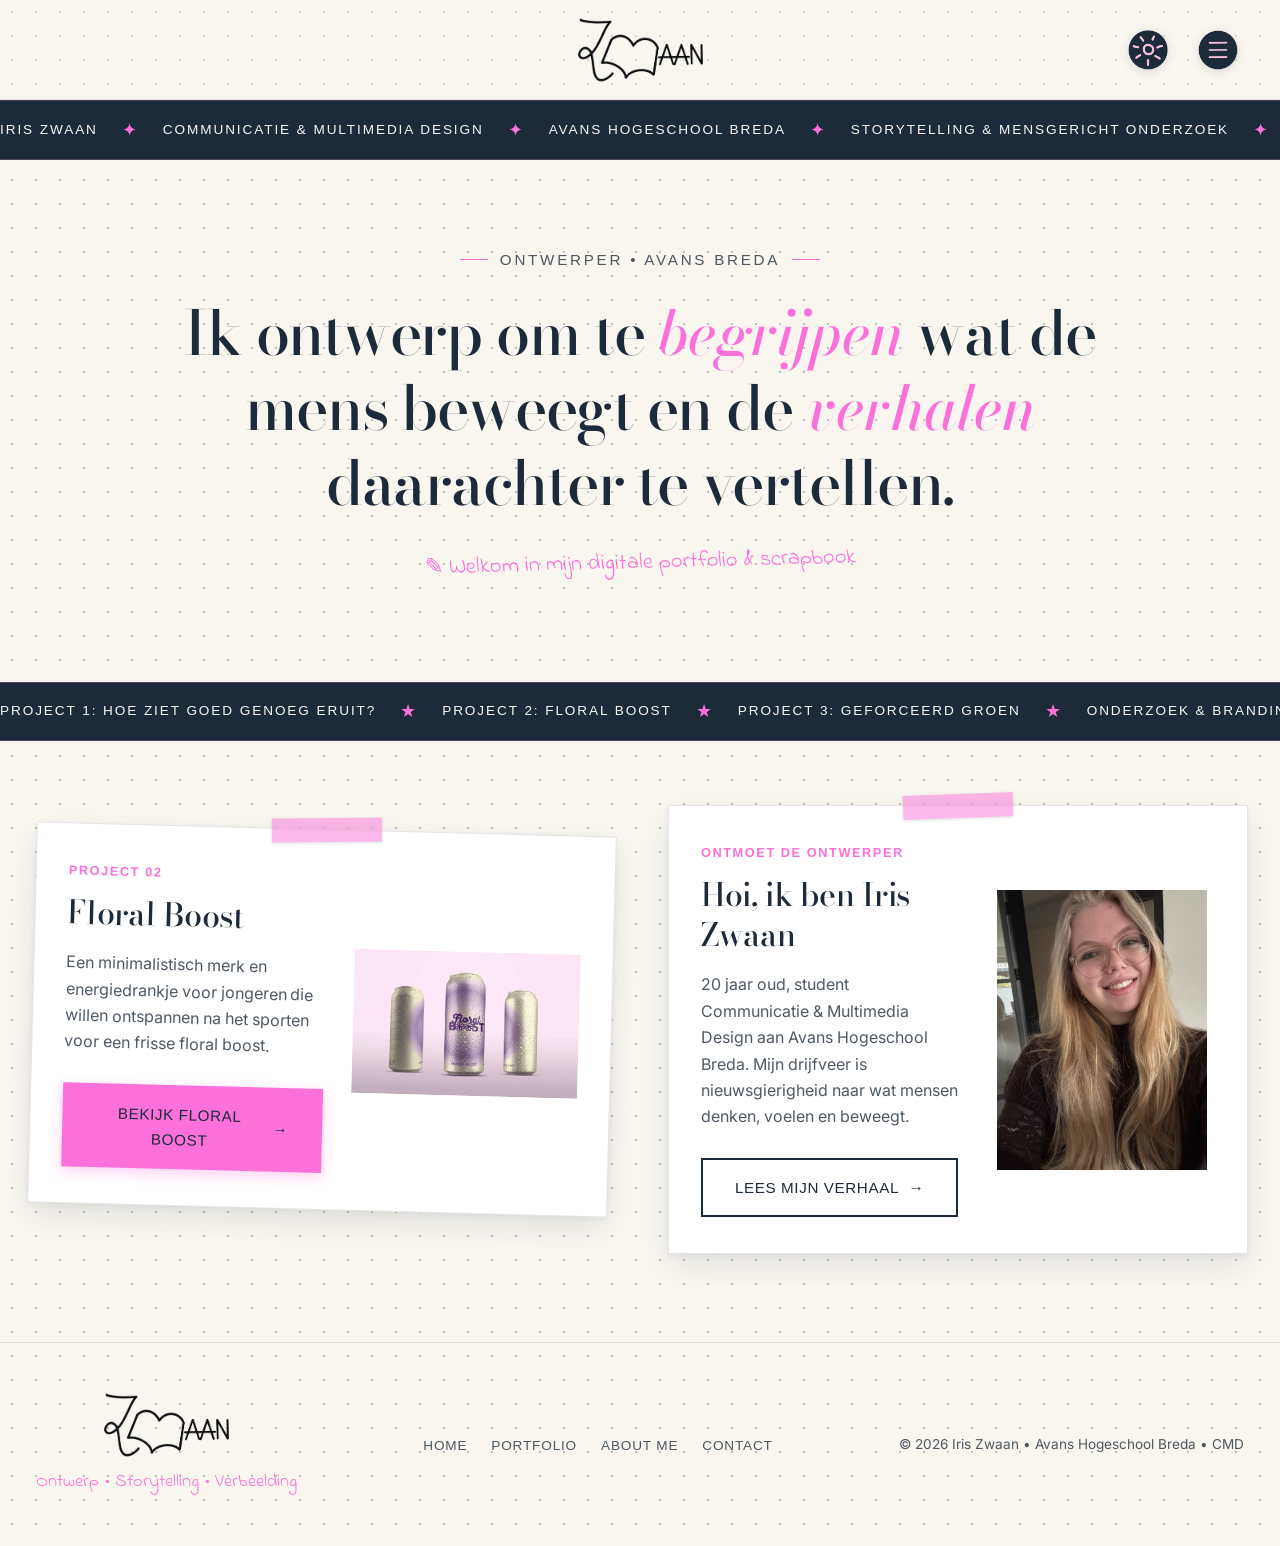
==== commit 555c8b96: "Add files via upload" ====
--- a/index.html
+++ b/index.html
@@ -80,9 +80,11 @@
         <span class="marquee-text">
           <span>Project 1: Hoe ziet goed genoeg eruit?</span>
           <span class="marquee-star">★</span>
-          <span>Onderzoek naar de prestatiemaatschappij</span>
-          <span class="marquee-star">★</span>
-          <span>Imperfectie als leerschool</span>
+          <span>Project 2: Floral Boost</span>
+          <span class="marquee-star">★</span>
+          <span>Project 3: Geforceerd Groen</span>
+          <span class="marquee-star">★</span>
+          <span>Onderzoek &amp; Branding</span>
           <span class="marquee-star">★</span>
           <span>Books are the mirrors of the soul</span>
           <span class="marquee-star">★</span>
@@ -90,9 +92,11 @@
         <span class="marquee-text">
           <span>Project 1: Hoe ziet goed genoeg eruit?</span>
           <span class="marquee-star">★</span>
-          <span>Onderzoek naar de prestatiemaatschappij</span>
-          <span class="marquee-star">★</span>
-          <span>Imperfectie als leerschool</span>
+          <span>Project 2: Floral Boost</span>
+          <span class="marquee-star">★</span>
+          <span>Project 3: Geforceerd Groen</span>
+          <span class="marquee-star">★</span>
+          <span>Onderzoek &amp; Branding</span>
           <span class="marquee-star">★</span>
           <span>Books are the mirrors of the soul</span>
           <span class="marquee-star">★</span>
@@ -105,18 +109,18 @@
       <div class="teaser-grid">
         
         <!-- Teaser 1: Project 1 als hangende polaroid kaart -->
-        <article class="teaser-card hanging-polaroid-card">
+        <article class="teaser-card hanging-polaroid-card project-teaser-card" id="home-project-teaser-1">
           <div class="washi-tape tape-top" aria-hidden="true"></div>
 
           <div class="teaser-inner-layout">
             <!-- Linkerkolom: Tekst & Knop -->
             <div class="teaser-text-col">
-              <div class="teaser-tag">Uitgelicht Project</div>
+              <div class="teaser-tag">Project 01</div>
               <h2 class="teaser-title">Hoe ziet “goed genoeg” eruit?</h2>
               <p class="teaser-desc">
                 Een kritisch conceptueel ontwerponderzoek naar de druk om constant het onrealistische ideaalbeeld na te streven in onze huidige samenleving.
               </p>
-              <a href="portfolio.html" class="btn btn-primary">
+              <a href="portfolio.html#project-1" class="btn btn-primary">
                 <span>Ontdek het project</span>
                 <span aria-hidden="true">&rarr;</span>
               </a>
@@ -131,7 +135,61 @@
           </div>
         </article>
 
-        <!-- Teaser 2: About Iris als hangende polaroid kaart -->
+        <!-- Teaser 2: Project 2 Floral Boost -->
+        <article class="teaser-card hanging-polaroid-card project-teaser-card" id="home-project-teaser-2" style="display: none;">
+          <div class="washi-tape tape-top" aria-hidden="true"></div>
+
+          <div class="teaser-inner-layout">
+            <!-- Linkerkolom: Tekst & Knop -->
+            <div class="teaser-text-col">
+              <div class="teaser-tag">Project 02</div>
+              <h2 class="teaser-title">Floral Boost</h2>
+              <p class="teaser-desc">
+                Een minimalistisch merk en energiedrankje voor jongeren die willen ontspannen na het sporten voor een frisse floral boost.
+              </p>
+              <a href="portfolio.html#project-2" class="btn btn-primary">
+                <span>Bekijk Floral Boost</span>
+                <span aria-hidden="true">&rarr;</span>
+              </a>
+            </div>
+
+            <!-- Rechterkolom: Ongeknipte Foto -->
+            <div class="teaser-photo-col">
+              <div class="teaser-photo-box">
+                <img src="images/myphotoBlikje.png" alt="Project 2 — Floral Boost blikje" class="teaser-img zoomable-img" data-caption="Project 2: Floral Boost — Minimalistisch Blikje (klik om te sluiten)">
+              </div>
+            </div>
+          </div>
+        </article>
+
+        <!-- Teaser 3: Project 3 Geforceerd Groen -->
+        <article class="teaser-card hanging-polaroid-card project-teaser-card" id="home-project-teaser-3" style="display: none;">
+          <div class="washi-tape tape-top" aria-hidden="true"></div>
+
+          <div class="teaser-inner-layout">
+            <!-- Linkerkolom: Tekst & Knop -->
+            <div class="teaser-text-col">
+              <div class="teaser-tag">Project 03</div>
+              <h2 class="teaser-title">Geforceerd Groen</h2>
+              <p class="teaser-desc">
+                Een interactief ruimtelijk concept dat jongeren confronteert met hoe de mens controle uitoefent over de natuur.
+              </p>
+              <a href="portfolio.html#project-3" class="btn btn-primary">
+                <span>Bekijk Geforceerd Groen</span>
+                <span aria-hidden="true">&rarr;</span>
+              </a>
+            </div>
+
+            <!-- Rechterkolom: Ongeknipte Foto -->
+            <div class="teaser-photo-col">
+              <div class="teaser-photo-box">
+                <img src="images/EindontwerpGG.jpg" alt="Project 3 — Geforceerd Groen ruimtelijke boog" class="teaser-img zoomable-img" data-caption="Project 3: Geforceerd Groen — Ruimtelijke Installatie (klik om te sluiten)">
+              </div>
+            </div>
+          </div>
+        </article>
+
+        <!-- Teaser 4: About Iris als hangende polaroid kaart -->
         <article class="teaser-card hanging-polaroid-card">
           <div class="washi-tape tape-top" aria-hidden="true"></div>
 
--- a/css/style.css
+++ b/css/style.css
@@ -1272,6 +1272,49 @@
   text-align: center;
 }
 
+/* Multi-photo showcase grid for projects with multiple end result photos */
+.project-photo-gallery {
+  display: flex;
+  flex-direction: column;
+  gap: 1.25rem;
+  width: 100%;
+}
+
+.project-sub-photos-grid {
+  display: grid;
+  grid-template-columns: 1fr 1fr;
+  gap: 1.25rem;
+  width: 100%;
+}
+
+@media (max-width: 600px) {
+  .project-sub-photos-grid {
+    grid-template-columns: 1fr;
+  }
+}
+
+.project-sub-photo {
+  width: 100%;
+  height: 220px;
+  object-fit: contain;
+  background-color: transparent;
+  border: 1px solid var(--color-card-border);
+  cursor: zoom-in;
+  transition: transform 0.3s ease, border-color 0.3s ease;
+  padding: 0.5rem;
+}
+
+[data-theme="dark"] .project-sub-photo {
+  background-color: transparent;
+  border-color: rgba(249, 246, 240, 0.15);
+}
+
+.project-sub-photo:hover {
+  transform: scale(1.02);
+  border-color: var(--color-accent);
+}
+
+
 /* ==========================================================================
    INTERACTIEVE BOEK COVER (Polaroid kader met speelse rotatie)
    ========================================================================== */
@@ -2252,6 +2295,83 @@
   margin-bottom: 1.25rem;
 }
 
+/* Sneak Peek Kaarten onderaan Portfolio (Polaroid stijl met witte achtergrond & ongeknipte foto's) */
+.sneak-peek-card {
+  display: flex;
+  flex-direction: column;
+  text-decoration: none;
+  color: #1c1c1c !important;
+  background-color: #ffffff !important;
+  border: 1px solid rgba(0, 0, 0, 0.08);
+  box-shadow: 0 8px 24px rgba(0, 0, 0, 0.08);
+  padding: 1.25rem 1.25rem 1.5rem 1.25rem;
+  cursor: pointer;
+  transition: transform 0.25s ease, box-shadow 0.25s ease;
+}
+
+.sneak-peek-card:hover {
+  transform: translateY(-5px);
+  box-shadow: 0 12px 32px rgba(0, 0, 0, 0.15);
+}
+
+.sneak-peek-thumb-box {
+  width: 100%;
+  height: 240px;
+  overflow: hidden;
+  background-color: #ffffff;
+  display: flex;
+  align-items: center;
+  justify-content: center;
+  padding: 0.5rem;
+  margin-bottom: 1rem;
+}
+
+.sneak-peek-img {
+  max-width: 100%;
+  max-height: 100%;
+  width: auto;
+  height: auto;
+  object-fit: contain;
+  display: block;
+  transition: transform 0.35s ease;
+}
+
+.sneak-peek-card:hover .sneak-peek-img {
+  transform: scale(1.04);
+}
+
+.sneak-peek-info {
+  display: flex;
+  flex-direction: column;
+  gap: 0.35rem;
+}
+
+.sneak-peek-tag {
+  font-family: var(--font-process);
+  font-size: 0.95rem;
+  color: #fc71d9;
+}
+
+.sneak-peek-title {
+  font-family: var(--font-title);
+  font-size: 1.2rem;
+  font-weight: 600;
+  margin: 0;
+  color: #1c2a39;
+  line-height: 1.3;
+}
+
+.sneak-peek-link-text {
+  font-family: var(--font-sans);
+  font-size: 0.9rem;
+  font-weight: 600;
+  margin-top: 0.5rem;
+  color: #fc71d9;
+  display: inline-flex;
+  align-items: center;
+  gap: 0.35rem;
+}
+
 /* ==========================================================================
    ABOUT ME PAGINA (Conform middle wireframe in styleguide)
    ========================================================================== */
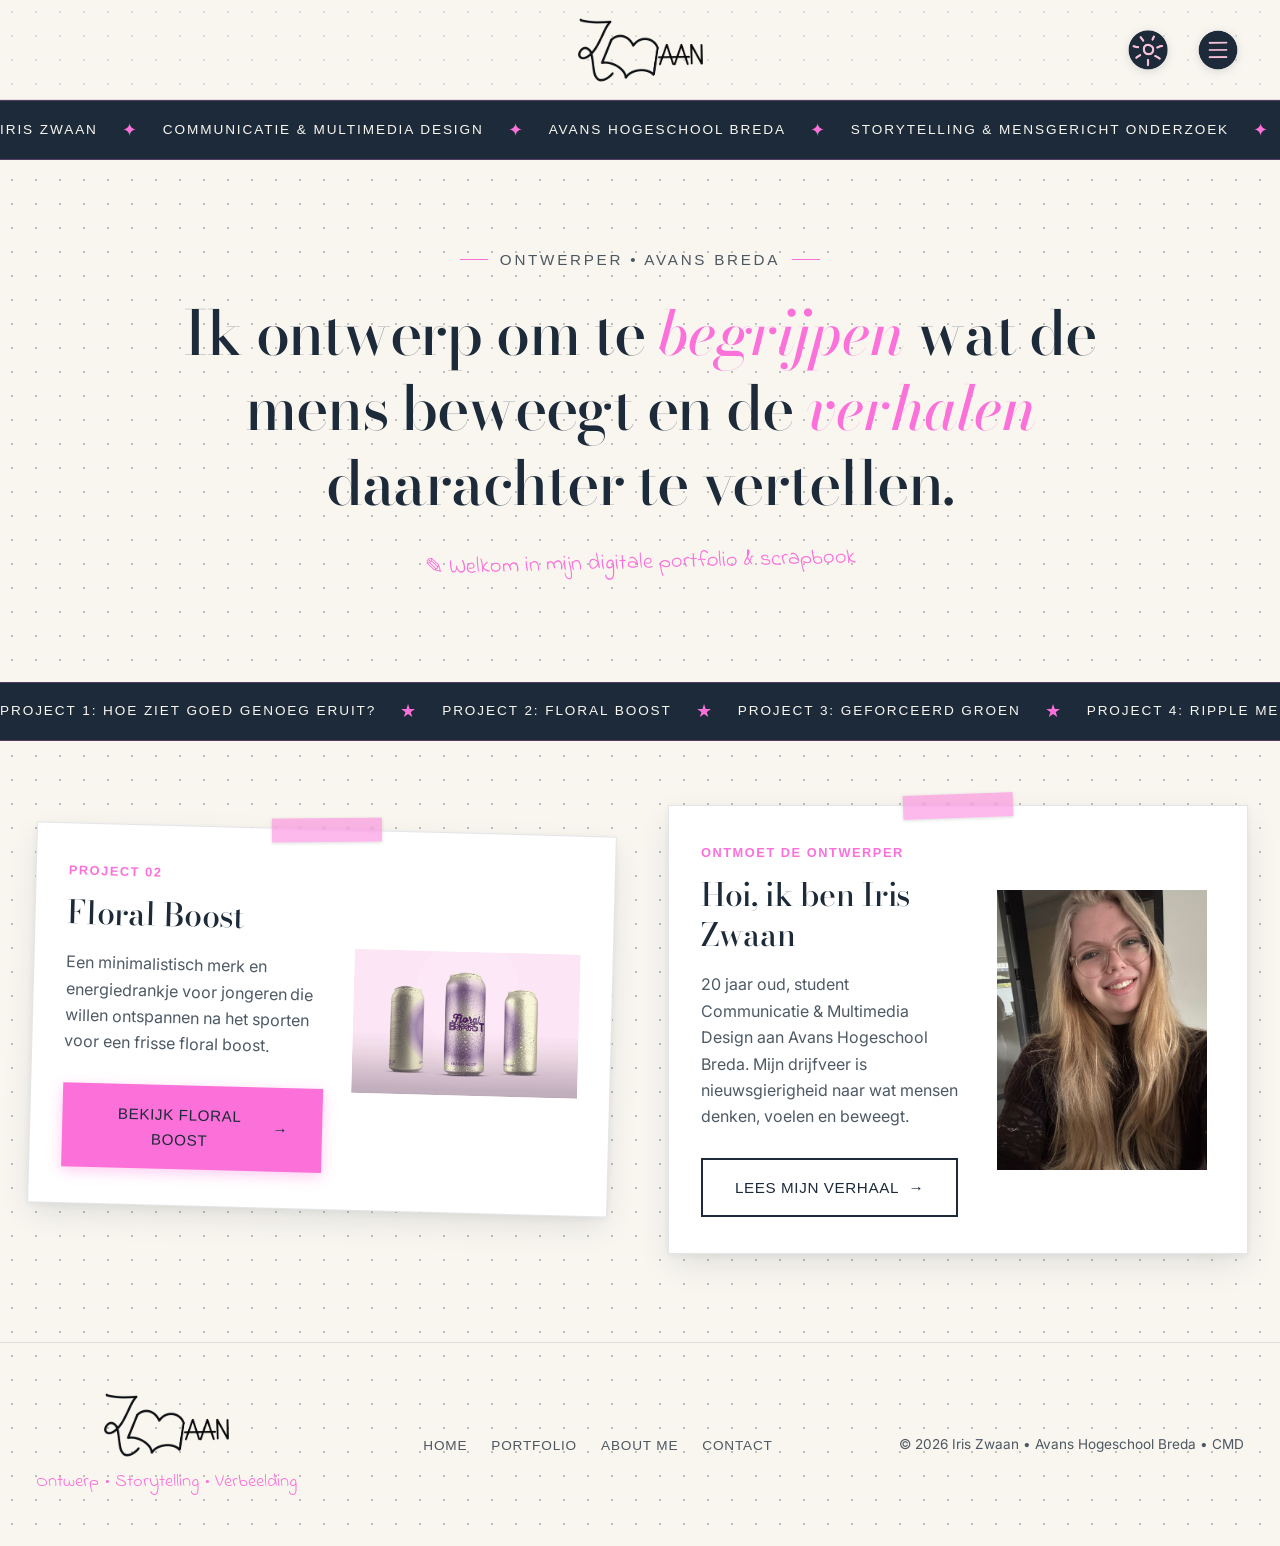
==== commit a6c86940: "Add files via upload" ====
--- a/index.html
+++ b/index.html
@@ -84,6 +84,8 @@
           <span class="marquee-star">★</span>
           <span>Project 3: Geforceerd Groen</span>
           <span class="marquee-star">★</span>
+          <span>Project 4: Ripple Media House</span>
+          <span class="marquee-star">★</span>
           <span>Onderzoek &amp; Branding</span>
           <span class="marquee-star">★</span>
           <span>Books are the mirrors of the soul</span>
@@ -95,6 +97,8 @@
           <span>Project 2: Floral Boost</span>
           <span class="marquee-star">★</span>
           <span>Project 3: Geforceerd Groen</span>
+          <span class="marquee-star">★</span>
+          <span>Project 4: Ripple Media House</span>
           <span class="marquee-star">★</span>
           <span>Onderzoek &amp; Branding</span>
           <span class="marquee-star">★</span>
@@ -129,7 +133,7 @@
             <!-- Rechterkolom: Ongeknipte Foto -->
             <div class="teaser-photo-col">
               <div class="teaser-photo-box">
-                <img src="images/myphoto01.png" alt="Project 1 — Supplementenflacons mockups" class="teaser-img zoomable-img" data-caption="Project 1: Hoe ziet goed genoeg eruit? — Flacon Mockups (klik om te sluiten)">
+                <img src="images/myphoto01.png" alt="Project 1 — Supplementenflacons mockups" class="teaser-img zoomable-img" data-caption="Project 1: Hoe ziet goed genoeg eruit? — Flacon Mockups">
               </div>
             </div>
           </div>
@@ -156,7 +160,7 @@
             <!-- Rechterkolom: Ongeknipte Foto -->
             <div class="teaser-photo-col">
               <div class="teaser-photo-box">
-                <img src="images/myphotoBlikje.png" alt="Project 2 — Floral Boost blikje" class="teaser-img zoomable-img" data-caption="Project 2: Floral Boost — Minimalistisch Blikje (klik om te sluiten)">
+                <img src="images/myphotoBlikje.png" alt="Project 2 — Floral Boost blikje" class="teaser-img zoomable-img" data-caption="Project 2: Floral Boost — Minimalistisch Blikje">
               </div>
             </div>
           </div>
@@ -183,7 +187,34 @@
             <!-- Rechterkolom: Ongeknipte Foto -->
             <div class="teaser-photo-col">
               <div class="teaser-photo-box">
-                <img src="images/EindontwerpGG.jpg" alt="Project 3 — Geforceerd Groen ruimtelijke boog" class="teaser-img zoomable-img" data-caption="Project 3: Geforceerd Groen — Ruimtelijke Installatie (klik om te sluiten)">
+                <img src="images/EindontwerpGG.jpg" alt="Project 3 — Geforceerd Groen ruimtelijke boog" class="teaser-img zoomable-img" data-caption="Project 3: Geforceerd Groen — Ruimtelijke Installatie">
+              </div>
+            </div>
+          </div>
+        </article>
+
+        <!-- Teaser 4: Project 4 Ripple Media House -->
+        <article class="teaser-card hanging-polaroid-card project-teaser-card" id="home-project-teaser-4" style="display: none;">
+          <div class="washi-tape tape-top" aria-hidden="true"></div>
+
+          <div class="teaser-inner-layout">
+            <!-- Linkerkolom: Tekst & Knop -->
+            <div class="teaser-text-col">
+              <div class="teaser-tag">Project 04</div>
+              <h2 class="teaser-title">Ripple House</h2>
+              <p class="teaser-desc">
+                Opdrachtgever: Ripple Media House &mdash; Een fysieke plek en ritueel om op een laagdrempelige manier kennis te maken met de community en De Bevrijding.
+              </p>
+              <a href="portfolio.html#project-4" class="btn btn-primary">
+                <span>Bekijk Ripple House</span>
+                <span aria-hidden="true">&rarr;</span>
+              </a>
+            </div>
+
+            <!-- Rechterkolom: Ongeknipte Foto -->
+            <div class="teaser-photo-col">
+              <div class="teaser-photo-box">
+                <img src="images/binnenkomstruimte.jpg" alt="Project 4 — Ripple Media House binnenkomst" class="teaser-img zoomable-img" data-caption="Project 4: Ripple Media House — Binnenkomstruimte">
               </div>
             </div>
           </div>
@@ -210,7 +241,7 @@
             <!-- Rechterkolom: Ongeknipte Foto -->
             <div class="teaser-photo-col">
               <div class="teaser-photo-box">
-                <img src="images/me.png" alt="Portret Iris Zwaan" class="teaser-img zoomable-img" data-caption="Portret van Iris Zwaan — CMD Student Avans Breda (klik om te sluiten)">
+                <img src="images/me.png" alt="Portret Iris Zwaan" class="teaser-img zoomable-img" data-caption="Portret van Iris Zwaan — CMD Student Avans Breda">
               </div>
             </div>
           </div>
@@ -219,14 +250,21 @@
       </div>
     </section>
 
-    <!-- Lightbox Modal voor alle pagina-afbeeldingen met kruisje rechtsboven -->
+    <!-- Lightbox Modal voor alle pagina-afbeeldingen met kruisje rechtsboven en navigatiepijltjes -->
     <div id="lightbox-modal" class="lightbox-modal" role="dialog" aria-modal="true" aria-hidden="true" aria-label="Afbeelding vergroten">
       <div class="lightbox-backdrop"></div>
       <div class="lightbox-dialog">
         <button id="lightbox-close" class="lightbox-close-btn" aria-label="Sluit vergroting (Esc)">&times;</button>
+        <button id="lightbox-prev" class="lightbox-nav-btn lightbox-nav-prev" type="button" aria-label="Vorige foto">
+          <img src="images/icons/knoplinks.png" alt="Vorige foto">
+        </button>
+        <button id="lightbox-next" class="lightbox-nav-btn lightbox-nav-next" type="button" aria-label="Volgende foto">
+          <img src="images/icons/knoprechts.png" alt="Volgende foto">
+        </button>
         <div class="lightbox-media-wrap">
           <img id="lightbox-img" src="" alt="" class="lightbox-full-img">
         </div>
+        <div id="lightbox-counter" class="lightbox-counter"></div>
         <div id="lightbox-caption" class="lightbox-caption"></div>
       </div>
     </div>
